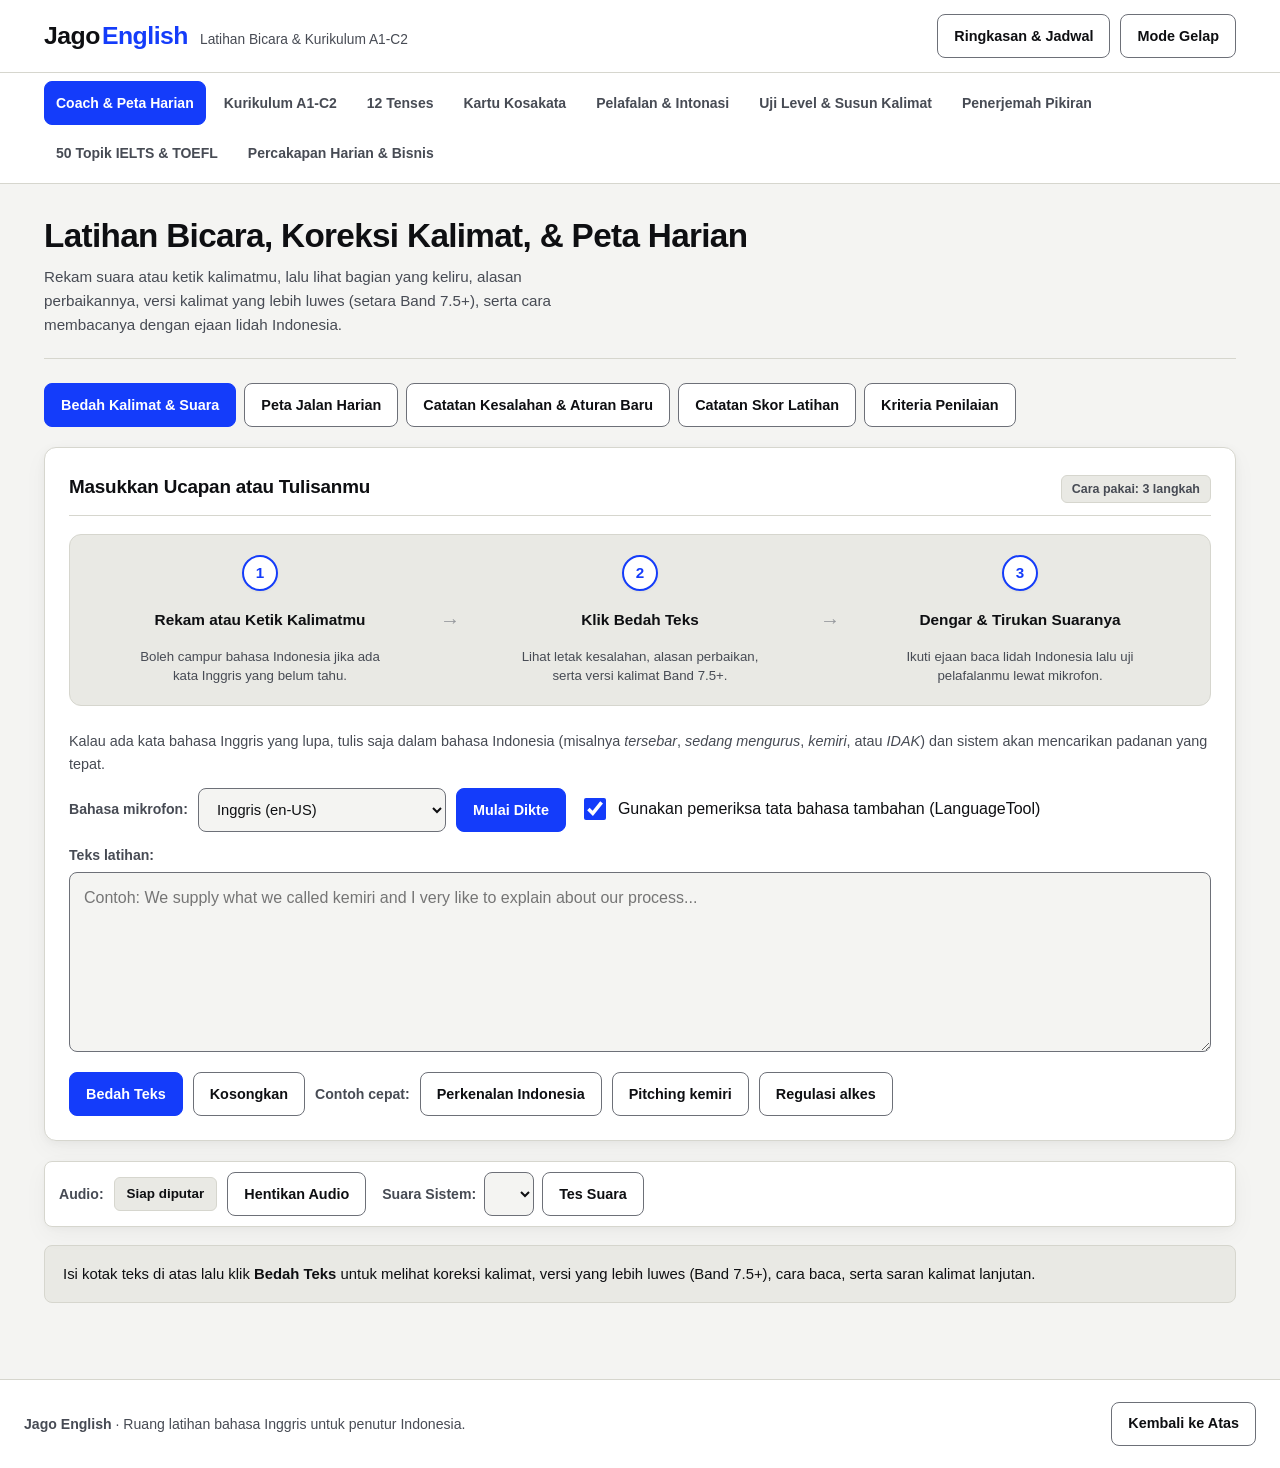
==== index.html @ 679e57d1 "Release Jago English web and mobile studio with deep-dive Coach, custom Translator, Conversation tie" ====
<!DOCTYPE html>
<html lang="id" data-theme="light">
<head>
  <meta charset="UTF-8">
  <meta name="viewport" content="width=device-width, initial-scale=1.0">
  <title>Jago English · Latihan Bicara, Koreksi Kalimat, &amp; Peta Harian</title>
  <meta name="description" content="Ruang latihan bicara dan menulis bahasa Inggris untuk penutur Indonesia: koreksi kalimat, panduan cara baca, peta jalan harian, 12 tenses, dan latihan kosakata.">
  <meta name="font-spec" content="family=Lato">
  <link rel="icon" href="favicon.svg" type="image/svg+xml">
  <link rel="manifest" href="manifest.json">
  <meta name="theme-color" content="#143CFA">
  <link rel="canonical" href="https://sveroust.github.io/jago-english/">
  <meta property="og:title" content="Jago English · Latihan Bicara, Koreksi Kalimat, &amp; Peta Harian">
  <meta property="og:description" content="Ruang latihan bicara dan menulis bahasa Inggris untuk penutur Indonesia: koreksi kalimat, panduan cara baca, peta jalan harian, 12 tenses, dan latihan kosakata.">
  <meta property="og:image" content="https://sveroust.github.io/jago-english/og-cover.svg">
  <meta property="og:type" content="website">
  <meta name="twitter:card" content="summary_large_image">
  <link rel="preload" href="fonts/lato-400-normal.woff2" as="font" type="font/woff2" crossorigin>
  <link rel="preload" href="fonts/lato-700-normal.woff2" as="font" type="font/woff2" crossorigin>
  <link rel="preload" href="fonts/lato-900-normal.woff2" as="font" type="font/woff2" crossorigin>
  <link rel="stylesheet" href="styles.css">
</head>
<body>
  <a href="#main-workbench" class="skip-link">Loncat ke area latihan</a>

  <header class="masthead" role="banner">
    <div class="masthead-inner">
      <div class="brand-block">
        <a href="#main-workbench" class="brand-mark" id="brand-home-link">Jago<span>English</span></a>
        <span class="brand-edition">Latihan Bicara &amp; Kurikulum A1-C2</span>
      </div>
      <div class="masthead-controls">
        <button type="button" class="btn" id="open-protocol-modal-btn" aria-haspopup="dialog" aria-controls="protocol-modal">
          Ringkasan &amp; Jadwal
        </button>
        <button type="button" class="btn" id="theme-toggle-btn" aria-label="Ganti tema tampilan terang atau gelap">
          Mode Gelap
        </button>
      </div>
    </div>
  </header>

  <nav class="primary-nav" aria-label="Menu Utama">
    <ul class="nav-list" role="tablist">
      <li role="presentation">
        <button type="button" role="tab" class="nav-tab" id="tab-btn-coach" aria-selected="true" aria-controls="panel-coach" data-tab="coach">
          <span>Coach &amp; Peta Harian</span>
        </button>
      </li>
      <li role="presentation">
        <button type="button" role="tab" class="nav-tab" id="tab-btn-curriculum" aria-selected="false" aria-controls="panel-curriculum" data-tab="curriculum">
          <span>Kurikulum A1-C2</span>
        </button>
      </li>
      <li role="presentation">
        <button type="button" role="tab" class="nav-tab" id="tab-btn-tenses" aria-selected="false" aria-controls="panel-tenses" data-tab="tenses">
          <span>12 Tenses</span>
        </button>
      </li>
      <li role="presentation">
        <button type="button" role="tab" class="nav-tab" id="tab-btn-srs" aria-selected="false" aria-controls="panel-srs" data-tab="srs">
          <span>Kartu Kosakata</span>
        </button>
      </li>
      <li role="presentation">
        <button type="button" role="tab" class="nav-tab" id="tab-btn-speaking" aria-selected="false" aria-controls="panel-speaking" data-tab="speaking">
          <span>Pelafalan &amp; Intonasi</span>
        </button>
      </li>
      <li role="presentation">
        <button type="button" role="tab" class="nav-tab" id="tab-btn-diagnostic" aria-selected="false" aria-controls="panel-diagnostic" data-tab="diagnostic">
          <span>Uji Level &amp; Susun Kalimat</span>
        </button>
      </li>
      <li role="presentation">
        <button type="button" role="tab" class="nav-tab" id="tab-btn-translate" aria-selected="false" aria-controls="panel-translate" data-tab="translate">
          <span>Penerjemah Pikiran</span>
        </button>
      </li>
      <li role="presentation">
        <button type="button" role="tab" class="nav-tab" id="tab-btn-topics" aria-selected="false" aria-controls="panel-topics" data-tab="topics">
          <span>50 Topik IELTS &amp; TOEFL</span>
        </button>
      </li>
      <li role="presentation">
        <button type="button" role="tab" class="nav-tab" id="tab-btn-conversation" aria-selected="false" aria-controls="panel-conversation" data-tab="conversation">
          <span>Percakapan Harian &amp; Bisnis</span>
        </button>
      </li>
    </ul>
  </nav>

  <main id="main-workbench" class="workbench-main" tabindex="-1">
    <!-- MODULE: COACH & PETA HARIAN -->
    <section id="panel-coach" class="module-panel is-active" role="tabpanel" aria-labelledby="tab-btn-coach">
      <div class="section-header-clean">
        <h1 class="section-title">Latihan Bicara, Koreksi Kalimat, &amp; Peta Harian</h1>
        <p class="section-subtitle">
          Rekam suara atau ketik kalimatmu, lalu lihat bagian yang keliru, alasan perbaikannya, versi kalimat yang lebih luwes (setara Band 7.5+), serta cara membacanya dengan ejaan lidah Indonesia.
        </p>
      </div>
      <div id="coach-root"></div>
    </section>

    <!-- MODULE: KURIKULUM A1-C2 -->
    <section id="panel-curriculum" class="module-panel" role="tabpanel" aria-labelledby="tab-btn-curriculum">
      <div class="section-header-clean">
        <h2 class="section-title">Kurikulum Bahasa Inggris A1 sampai C2</h2>
        <p class="section-subtitle">
          Membedah perbedaan cara menyusun kalimat antara bahasa Indonesia dan bahasa Inggris. Pilih level di bawah untuk mempelajari pola kalimat, contoh percakapan, dan latihan singkat per unit.
        </p>
      </div>

      <div class="cefr-selector-bar" id="cefr-level-buttons" role="group" aria-label="Pilih Level Kurikulum CEFR"></div>

      <div id="curriculum-content-area" aria-live="polite"></div>
    </section>

    <!-- MODULE: MATRIKS 12 TENSES -->
    <section id="panel-tenses" class="module-panel" role="tabpanel" aria-labelledby="tab-btn-tenses">
      <div class="section-header-clean">
        <h2 class="section-title">Simulator 12 Tenses</h2>
        <p class="section-subtitle">
          Dua belas tenses bahasa Inggris berasal dari gabungan 3 waktu (Present, Past, Future) dan 4 sudut pandang kejadian (Simple, Continuous, Perfect, Perfect Continuous). Pilih contoh kalimat dan klik sel tabel untuk melihat perubahannya.
        </p>
      </div>

      <div class="tense-controls-bar" role="region" aria-label="Pengaturan Simulasi Kalimat Tenses">
        <div class="control-group">
          <label for="tense-prop-select" class="control-label">Contoh kalimat:</label>
          <select id="tense-prop-select" class="select-input"></select>
        </div>
        <div class="control-group" role="group" aria-label="Pilih Bentuk Kalimat">
          <span class="control-label">Bentuk:</span>
          <button type="button" class="btn polarity-btn" data-polarity="positive" aria-pressed="true">Positif</button>
          <button type="button" class="btn polarity-btn" data-polarity="negative" aria-pressed="false">Negatif</button>
          <button type="button" class="btn polarity-btn" data-polarity="question" aria-pressed="false">Tanya</button>
        </div>
        <div class="control-group" role="group" aria-label="Pilih Subjek Tunggal atau Jamak">
          <span class="control-label">Subjek:</span>
          <button type="button" class="btn subject-num-btn" data-subj="singular" aria-pressed="true">Tunggal (She/He)</button>
          <button type="button" class="btn subject-num-btn" data-subj="plural" aria-pressed="false">Jamak (We/They/I)</button>
        </div>
      </div>

      <div class="tense-workbench-layout">
        <div class="tense-matrix-table-wrap">
          <table class="tense-matrix-grid" aria-label="Matriks 12 Tenses Bahasa Inggris">
            <thead>
              <tr>
                <th scope="col">Aspek / Waktu</th>
                <th scope="col">Present (Sekarang)</th>
                <th scope="col">Past (Lampau)</th>
                <th scope="col">Future (Akan Datang)</th>
              </tr>
            </thead>
            <tbody id="tense-matrix-tbody"></tbody>
          </table>
        </div>

        <div class="panel-card" id="tense-inspector-panel" aria-live="polite"></div>
      </div>
    </section>

    <!-- MODULE: KARTU KOSAKATA -->
    <section id="panel-srs" class="module-panel" role="tabpanel" aria-labelledby="tab-btn-srs">
      <div class="section-header-clean">
        <h2 class="section-title">Kartu Kosakata &amp; Frasa Penting</h2>
        <p class="section-subtitle">
          Latih kosakata kerja, bisnis, dan akademik dari level A1 hingga C2. Tekan <code>Spasi</code> untuk membuka arti, lalu pilih tombol <code>1</code> sampai <code>4</code> sesuai seberapa lancar kamu mengingatnya.
        </p>
      </div>

      <div class="tense-controls-bar" role="region" aria-label="Filter Dek Kartu Kosakata">
        <div class="control-group">
          <label for="srs-level-filter" class="control-label">Level:</label>
          <select id="srs-level-filter" class="select-input">
            <option value="ALL">Semua Level (A1-C2)</option>
            <option value="A1">A1 · Dasar</option>
            <option value="A2">A2 · Pemula Lanjut</option>
            <option value="B1">B1 · Menengah</option>
            <option value="B2">B2 · Menengah Atas</option>
            <option value="C1">C1 · Mahir</option>
            <option value="C2">C2 · Fasih</option>
          </select>
        </div>
        <div class="control-group">
          <label for="srs-category-filter" class="control-label">Kategori:</label>
          <select id="srs-category-filter" class="select-input">
            <option value="ALL">Semua Kategori</option>
          </select>
        </div>
        <div class="control-group">
          <label for="srs-search-input" class="control-label">Cari kata:</label>
          <input type="search" id="srs-search-input" class="text-input" placeholder="Ketik kata (mis. mitigate)...">
        </div>
        <div class="control-group">
          <button type="button" class="btn" id="srs-reset-filter-btn">Tampilkan Semua</button>
        </div>
      </div>

      <div class="srs-layout">
        <div id="srs-stage-container" aria-live="polite"></div>

        <div>
          <div class="panel-card">
            <div class="panel-card-header">
              <h2 class="panel-card-title">Tambah Kosakata Sendiri</h2>
            </div>
            <form id="custom-card-form" novalidate>
              <div style="margin-bottom: 12px;">
                <label for="custom-term-input" class="control-label" style="display:block; margin-bottom:4px;">Kata atau frasa bahasa Inggris *</label>
                <input type="text" id="custom-term-input" class="text-input" style="width:100%;" placeholder="Contoh: economies of scale" required>
              </div>
              <div style="display:grid; grid-template-columns: 1fr 1fr; gap: 10px; margin-bottom: 12px;">
                <div>
                  <label for="custom-level-select" class="control-label" style="display:block; margin-bottom:4px;">Level CEFR</label>
                  <select id="custom-level-select" class="select-input" style="width:100%;">
                    <option value="A1">A1</option>
                    <option value="A2">A2</option>
                    <option value="B1">B1</option>
                    <option value="B2" selected>B2</option>
                    <option value="C1">C1</option>
                    <option value="C2">C2</option>
                  </select>
                </div>
                <div>
                  <label for="custom-ipa-input" class="control-label" style="display:block; margin-bottom:4px;">Cara baca / IPA (opsional)</label>
                  <input type="text" id="custom-ipa-input" class="text-input" style="width:100%;" placeholder="Contoh: /ɪˈkɒn.ə.miz/">
                </div>
              </div>
              <div style="margin-bottom: 12px;">
                <label for="custom-meaning-input" class="control-label" style="display:block; margin-bottom:4px;">Arti dalam bahasa Indonesia *</label>
                <input type="text" id="custom-meaning-input" class="text-input" style="width:100%;" placeholder="Contoh: Efisiensi biaya karena produksi skala besar" required>
              </div>
              <div style="margin-bottom: 14px;">
                <label for="custom-example-input" class="control-label" style="display:block; margin-bottom:4px;">Contoh kalimat *</label>
                <input type="text" id="custom-example-input" class="text-input" style="width:100%;" placeholder="Contoh: Larger factories achieve stronger economies of scale." required>
              </div>
              <div id="custom-card-feedback" aria-live="polite"></div>
              <button type="submit" class="btn btn-primary" style="width:100%;">Simpan Kartu</button>
            </form>
          </div>

          <div class="panel-card">
            <div class="panel-card-header">
              <h2 class="panel-card-title">Daftar Kartu (<span id="srs-list-count">0</span>)</h2>
            </div>
            <div id="srs-deck-mini-list" style="max-height: 280px; overflow-y: auto;"></div>
          </div>
        </div>
      </div>
    </section>

    <!-- MODULE: PELAFALAN & INTONASI -->
    <section id="panel-speaking" class="module-panel" role="tabpanel" aria-labelledby="tab-btn-speaking">
      <div class="section-header-clean">
        <h2 class="section-title">Latihan Pelafalan, Sambungan Kata, &amp; Tekanan Kalimat</h2>
        <p class="section-subtitle">
          Dengarkan contoh pengucapan kecepatan normal dan lambat, rekam suaramu lewat mikrofon, lalu pelajari bagaimana makna kalimat berubah saat tekanan suara dipindahkan ke kata yang berbeda.
        </p>
      </div>

      <div class="curriculum-grid">
        <div class="panel-card">
          <div class="panel-card-header">
            <h2 class="panel-card-title">Latihan Menirukan Suara (Shadowing)</h2>
          </div>

          <div style="margin-bottom: 16px;">
            <label for="shadowing-select" class="control-label" style="display:block; margin-bottom:6px;">Pilih kalimat latihan:</label>
            <select id="shadowing-select" class="select-input" style="width:100%;"></select>
          </div>

          <div id="shadowing-detail-box"></div>

          <div style="display:flex; flex-wrap:wrap; gap:10px; margin-top: 16px;">
            <button type="button" class="btn btn-primary" id="speak-native-normal-btn">Putar Normal (1.0x)</button>
            <button type="button" class="btn" id="speak-native-slow-btn">Putar Lambat (0.8x)</button>
            <button type="button" class="btn" id="start-mic-record-btn">Cek Suara via Mikrofon</button>
          </div>

          <div style="margin-top: 18px; padding-top: 16px; border-top: 1px solid var(--border-hairline);">
            <label for="manual-speech-input" class="control-label" style="display:block; margin-bottom:6px;">
              Hasil tangkapan mikrofon atau ketik kalimat yang kamu ucapkan:
            </label>
            <div style="display:flex; gap:10px; flex-wrap:wrap;">
              <input type="text" id="manual-speech-input" class="text-input" style="flex:1; min-width: 220px;" placeholder="Hasil mikrofon akan muncul di sini atau ketik manual...">
              <button type="button" class="btn btn-primary" id="evaluate-speech-btn">Periksa Kecocokan</button>
            </div>
            <div id="speech-evaluation-result" aria-live="polite" style="margin-top: 12px;"></div>
          </div>
        </div>

        <div class="panel-card">
          <div class="panel-card-header">
            <h2 class="panel-card-title">Satu Kalimat, Tujuh Makna Berbeda</h2>
          </div>
          <p style="font-size: 0.94rem; color: var(--text-secondary); margin-bottom: 12px;">
            Klik salah satu kata di bawah ini untuk memberi tekanan suara pada kata tersebut dan lihat bagaimana maksud kalimatnya bergeser:
          </p>

          <div class="prosody-word-bar" id="prosody-word-buttons" role="group" aria-label="Pilih Kata yang Diberi Tekanan Intonasi"></div>

          <div id="prosody-explanation-box" aria-live="polite"></div>
        </div>
      </div>

      <!-- Laboratorium Intonasi: 4 Pola Nada Suara Internasional -->
      <div class="panel-card" style="margin-top: 24px;">
        <div class="panel-card-header">
          <h2 class="panel-card-title">Laboratorium Intonasi: 4 Pola Nada Suara Internasional</h2>
          <span class="tag-mono">Pitch Contours &amp; Pragmatics</span>
        </div>
        <p class="fine-print" style="margin-bottom: 16px;">
          Penutur asli bahasa Inggris menggunakan pola naik-turun nada suara (intonation pitch contours) untuk membedakan kepastian, keraguan, pertanyaan ramah, dan kejutan. Dengarkan dan latih 4 kontur nada kunci ini:
        </p>
        <div id="intonation-contours-grid" class="intonation-grid" role="region" aria-label="Laboratorium Intonasi Suara"></div>
      </div>
    </section>

    <!-- MODULE: UJI LEVEL & SUSUN KALIMAT -->
    <section id="panel-diagnostic" class="module-panel" role="tabpanel" aria-labelledby="tab-btn-diagnostic">
      <div class="section-header-clean">
        <h2 class="section-title">Uji Level &amp; Latihan Menyusun Kalimat</h2>
        <p class="section-subtitle">
          Jawab 12 soal bertingkat untuk melihat perkiraan level CEFR kamu saat ini, lalu latih ketepatan urutan kata bahasa Inggris di kolom sebelah kanan.
        </p>
      </div>

      <div class="curriculum-grid">
        <div class="panel-card">
          <div class="panel-card-header">
            <h2 class="panel-card-title">Uji Level (12 Soal)</h2>
            <span class="tag-mono" id="quiz-progress-badge">Soal 1 dari 12</span>
          </div>
          <div id="diagnostic-quiz-container" aria-live="polite"></div>
        </div>

        <div class="panel-card">
          <div class="panel-card-header">
            <h2 class="panel-card-title">Latihan Menyusun Urutan Kata</h2>
            <span class="tag-mono" id="surgery-level-badge">Level A1</span>
          </div>
          <div style="margin-bottom: 14px;">
            <label for="surgery-challenge-select" class="control-label" style="display:block; margin-bottom:6px;">Pilih kalimat:</label>
            <select id="surgery-challenge-select" class="select-input" style="width:100%;"></select>
          </div>
          <div id="sentence-surgery-container" aria-live="polite"></div>
        </div>
      </div>
    </section>

    <!-- MODULE: PENERJEMAH PIKIRAN (INDONESIAN THOUGHT TO NATIVE) -->
    <section id="panel-translate" class="module-panel" role="tabpanel" aria-labelledby="tab-btn-translate">
      <div class="section-header-clean">
        <h2 class="section-title">Penerjemah Pikiran: Indonesia ke Native English</h2>
        <p class="section-subtitle">
          Ubah kebiasaan menerjemahkan kata-per-kata yang kaku menjadi ungkapan alami setara penutur asli. Bandingkan 5 tingkatan keluwesan (A2 sampai C2), gaya bahasa formal vs santai, dan bedah nuansa kosakata.
        </p>
      </div>
      <div id="translate-root"></div>
    </section>

    <!-- MODULE: 50 TOPIK IELTS & TOEFL STUDIO -->
    <section id="panel-topics" class="module-panel" role="tabpanel" aria-labelledby="tab-btn-topics">
      <div class="section-header-clean">
        <h2 class="section-title">50 Topik Lengkap IELTS Speaking &amp; TOEFL iBT</h2>
        <p class="section-subtitle">
          Materi latihan komprehensif berstandar internasional: Islam &amp; Syariah, Finansial, Investasi, Geopolitik Global, AI, Ekspor-Impor, Regulasi, Hadis &amp; Ulama, Inflasi, Lingkungan, Sejarah, Perang, dan Ketahanan Mental.
        </p>
      </div>
      <div id="topics-root"></div>
    </section>

    <!-- MODULE: PERCAKAPAN SEHARI-HARI & BISNIS -->
    <section id="panel-conversation" class="module-panel" role="tabpanel" aria-labelledby="tab-btn-conversation">
      <div class="section-header-clean">
        <h2 class="section-title">Percakapan Sehari-hari &amp; Bisnis (Mudah, Menengah, Advance)</h2>
        <p class="section-subtitle">
          Latihan dialog nyata untuk menanyakan kabar harian, membandingkan kehidupan di sini vs di negara mitra, mengecek kesiapan dokumen regulasi, menyiapkan agenda bisnis serta kunjungan Jakarta, dan studio balasan email maupun WhatsApp.
        </p>
      </div>
      <div id="conversation-root"></div>
    </section>
  </main>

  <!-- MODAL: RINGKASAN PROGRES & JADWAL HARIAN -->
  <div class="modal-backdrop" id="protocol-modal" role="dialog" aria-modal="true" aria-labelledby="protocol-modal-title">
    <div class="modal-card">
      <div class="panel-card-header">
        <h2 class="panel-card-title" id="protocol-modal-title">Ringkasan Progres &amp; Rutinitas 30 Menit</h2>
        <button type="button" class="btn" id="close-protocol-modal-btn" aria-label="Tutup jendela ringkasan">Tutup</button>
      </div>
      <div style="font-size: 0.94rem; display: flex; flex-direction: column; gap: 14px;">
        <div class="ledger-modal-grid" aria-label="Ringkasan Aktivitas Belajar">
          <div class="ledger-item">
            <span class="ledger-label">Perkiraan Level CEFR</span>
            <span class="ledger-value" id="ledger-cefr-badge">Belum diuji</span>
          </div>
          <div class="ledger-item">
            <span class="ledger-label">Kartu Kosakata</span>
            <span class="ledger-value" id="ledger-srs-count">Belum ada kartu diulas</span>
          </div>
          <div class="ledger-item">
            <span class="ledger-label">Uji Level</span>
            <span class="ledger-value" id="ledger-quiz-score">Belum dikerjakan</span>
          </div>
          <div class="ledger-item">
            <span class="ledger-label">Susun Kalimat</span>
            <span class="ledger-value" id="ledger-surgery-count">Belum dimulai</span>
          </div>
        </div>

        <p style="color:var(--text-secondary);">
          Saran pembagian waktu latihan 30 menit sehari:
        </p>
        <div class="formula-item" style="margin-bottom:0;">
          <strong>1. Menit 1 sampai 10: Rekam atau ketik di Coach</strong>
          <p style="margin-top:4px; color:var(--text-secondary);">
            Ceritakan kegiatan atau pekerjaan hari ini selama 1 sampai 2 menit, periksa koreksinya, dan baca keras versi kalimat Band 7.5+.
          </p>
        </div>
        <div class="formula-item" style="margin-bottom:0;">
          <strong>2. Menit 10 sampai 20: Peta Jalan Harian &amp; Kartu Kosakata</strong>
          <p style="margin-top:4px; color:var(--text-secondary);">
            Selesaikan target hari ini di Peta Jalan Harian dan ulas 5 sampai 10 kartu kosakata.
          </p>
        </div>
        <div class="formula-item" style="margin-bottom:0;">
          <strong>3. Menit 20 sampai 30: Latihan Tenses atau Pelafalan</strong>
          <p style="margin-top:4px; color:var(--text-secondary);">
            Ubah satu kalimat ke bentuk positif, negatif, dan tanya di 12 Tenses, atau tirukan intonasi kalimat di tab Pelafalan.
          </p>
        </div>
        <div style="display:flex; justify-content:space-between; align-items:center; gap:12px; padding-top:12px; border-top:1px solid var(--border-hairline); flex-wrap:wrap;">
          <button type="button" class="btn" id="reset-all-progress-btn">Hapus Catatan Belajar</button>
          <button type="button" class="btn btn-primary" id="confirm-protocol-modal-btn">Lanjut Belajar</button>
        </div>
      </div>
    </div>
  </div>

  <footer class="site-footer" role="contentinfo">
    <div class="footer-inner">
      <div>
        <strong>Jago English</strong> · Ruang latihan bahasa Inggris untuk penutur Indonesia.
      </div>
      <div style="display:flex; gap:12px; flex-wrap:wrap;">
        <a href="#main-workbench" class="btn" id="footer-top-btn">Kembali ke Atas</a>
      </div>
    </div>
  </footer>

  <script src="curriculum-data.js"></script>
  <script src="vocab-bank-1.js"></script>
  <script src="vocab-bank-2.js"></script>
  <script src="translate-data.js"></script>
  <script src="topics-data-1.js"></script>
  <script src="topics-data-2.js"></script>
  <script src="conversation-data.js"></script>
  <script src="speech-engine.js"></script>
  <script src="app.js"></script>
  <script src="coach-data.js"></script>
  <script src="coach-core.js"></script>
  <script src="coach.js"></script>
  <script src="translate.js"></script>
  <script src="topics.js"></script>
  <script src="conversation.js"></script>
  <script>
    if ("serviceWorker" in navigator && window.location.protocol === "https:") {
      window.addEventListener("load", function () {
        navigator.serviceWorker.register("./sw.js").catch(function () {});
      });
    }
  </script>
</body>
</html>
---- styles.css ----
:root {
  --bg-canvas: #F4F4F2;
  --bg-surface: #FFFFFF;
  --bg-card: #FFFFFF;
  --bg-muted: #E9E9E4;
  --bg-subtle: #E9E9E4;
  --bg-elevated: #ECECE8;
  --text-primary: #0E0F12;
  --text-secondary: #474B54;
  --text-tertiary: #5E636E;
  --accent-primary: #143CFA;
  --accent-hover: #0E2EC4;
  --accent-on-primary: #FFFFFF;
  --accent-subtle: #EBF0FF;
  --status-success: #136B3F;
  --status-success-bg: #E8F6EE;
  --status-warning: #854A0A;
  --status-warning-bg: #FEF4E4;
  --status-error: #A62222;
  --status-error-bg: #FDEEEE;
  --border-hairline: #D6D6CE;
  --border-strong: #6D7078;
  --shadow-sm: 0 1px 3px rgba(14, 15, 18, 0.06);
  --shadow-elevated: 0 2px 8px rgba(14, 15, 18, 0.04), 0 8px 24px rgba(14, 15, 18, 0.04);
  --font-serif: "Lato", -apple-system, BlinkMacSystemFont, "Segoe UI", Roboto, sans-serif;
  --font-sans: "Lato", -apple-system, BlinkMacSystemFont, "Segoe UI", Roboto, sans-serif;
  --font-mono: "Lato", -apple-system, BlinkMacSystemFont, "Segoe UI", Roboto, sans-serif;
  --ease-out: cubic-bezier(0.165, 0.84, 0.44, 1);
  --transition-fast: 150ms cubic-bezier(0.165, 0.84, 0.44, 1);
  --radius-sm: 6px;
  --radius-md: 8px;
  --radius-lg: 12px;
}

[data-theme="dark"] {
  --bg-canvas: #0B0D10;
  --bg-surface: #13161C;
  --bg-card: #13161C;
  --bg-muted: #1B1F27;
  --bg-subtle: #1B1F27;
  --bg-elevated: #171B22;
  --text-primary: #F2F4F8;
  --text-secondary: #A0A8B8;
  --text-tertiary: #8B93A4;
  --accent-primary: #5B8CFF;
  --accent-hover: #7EA5FF;
  --accent-on-primary: #0B0D10;
  --accent-subtle: #14203B;
  --status-success: #4ADE80;
  --status-success-bg: #14291E;
  --status-warning: #FBBF24;
  --status-warning-bg: #2C2211;
  --status-error: #F87171;
  --status-error-bg: #2F1717;
  --border-hairline: #2A303C;
  --border-strong: #828D9F;
  --shadow-sm: 0 1px 4px rgba(0, 0, 0, 0.25);
  --shadow-elevated: 0 8px 24px rgba(0, 0, 0, 0.34);
}

*,
*::before,
*::after {
  box-sizing: border-box;
  margin: 0;
  padding: 0;
}

html {
  font-size: 100%;
  scroll-behavior: smooth;
  -webkit-text-size-adjust: 100%;
}

body {
  background-color: var(--bg-canvas);
  color: var(--text-primary);
  font-family: var(--font-sans);
  line-height: 1.62;
  min-height: 100dvh;
  display: flex;
  flex-direction: column;
  overflow-x: clip;
  -webkit-font-smoothing: antialiased;
  transition: background-color 0.2s cubic-bezier(0.16, 1, 0.3, 1), color 0.2s cubic-bezier(0.16, 1, 0.3, 1);
}

code,
pre,
.formula-syntax,
.stat-num,
.band-value,
.sent-num,
.ledger-value,
.data-table td {
  font-family: var(--font-sans);
  font-variant-numeric: tabular-nums;
}

/* High-contrast keyboard focus indicator (R-32) */
:focus-visible {
  outline: 3px solid var(--accent-primary);
  outline-offset: 2px;
}

.skip-link {
  position: absolute;
  top: -100px;
  left: 16px;
  z-index: 9999;
  background: var(--accent-primary);
  color: var(--accent-on-primary);
  padding: 12px 20px;
  font-weight: 700;
  border-radius: var(--radius-md);
  text-decoration: none;
}

.skip-link:focus {
  top: 12px;
}

/* Top Masthead */
.masthead {
  background-color: var(--bg-surface);
  border-bottom: 1px solid var(--border-hairline);
  position: sticky;
  top: 0;
  z-index: 100;
}

.masthead-inner {
  max-width: 1240px;
  margin: 0 auto;
  padding: 14px 24px;
  display: flex;
  align-items: center;
  justify-content: space-between;
  gap: 16px;
  flex-wrap: wrap;
}

.brand-block {
  display: flex;
  align-items: baseline;
  gap: 12px;
  flex-wrap: wrap;
}

.brand-mark {
  font-family: var(--font-sans);
  font-size: clamp(1.3rem, 2vw, 1.55rem);
  font-weight: 900;
  letter-spacing: -0.02em;
  color: var(--text-primary);
  text-decoration: none;
}

.brand-mark span {
  color: var(--accent-primary);
  margin-left: 2px;
}

.brand-edition {
  font-family: var(--font-sans);
  font-size: 0.86rem;
  font-weight: 400;
  color: var(--text-secondary);
}

.masthead-controls {
  display: flex;
  align-items: center;
  gap: 10px;
  flex-wrap: wrap;
}

/* Progress Grid inside Modal */
.ledger-modal-grid {
  display: grid;
  grid-template-columns: repeat(2, minmax(0, 1fr));
  gap: 12px;
  padding: 14px;
  background-color: var(--bg-muted);
  border: 1px solid var(--border-hairline);
  border-radius: var(--radius-md);
}

.ledger-item {
  display: flex;
  flex-direction: column;
  gap: 2px;
  min-width: 0;
}

.ledger-label {
  font-size: 0.78rem;
  font-weight: 600;
  color: var(--text-secondary);
}

.ledger-value {
  font-family: var(--font-sans);
  font-size: 0.94rem;
  font-weight: 700;
  color: var(--text-primary);
}

/* Primary Module Navigation */
.primary-nav {
  background-color: var(--bg-surface);
  border-bottom: 1px solid var(--border-hairline);
}

.nav-list {
  max-width: 1240px;
  margin: 0 auto;
  padding: 8px 24px;
  display: flex;
  gap: 6px;
  list-style: none;
  flex-wrap: wrap;
}

.nav-tab {
  min-height: 44px;
  padding: 8px 11px;
  font-family: var(--font-sans);
  font-size: 0.875rem;
  font-weight: 700;
  white-space: nowrap;
  color: var(--text-secondary);
  background-color: transparent;
  border: 1px solid transparent;
  border-radius: var(--radius-md);
  cursor: pointer;
  display: inline-flex;
  align-items: center;
  gap: 8px;
  transition: transform var(--transition-fast), background-color var(--transition-fast), border-color var(--transition-fast), color var(--transition-fast);
}

.nav-tab:hover {
  background-color: var(--bg-muted);
  border-color: var(--border-hairline);
  color: var(--text-primary);
  transform: translateY(-1px);
}

.nav-tab[aria-selected="true"] {
  background-color: var(--accent-primary);
  color: var(--accent-on-primary);
  border-color: var(--accent-primary);
}

/* Main Workbench Container */
.workbench-main {
  max-width: 1240px;
  width: 100%;
  margin: 0 auto;
  padding: 32px 24px 64px;
  flex: 1;
}

.module-panel {
  display: none;
}

.module-panel.is-active {
  display: block;
}

/* Clean Editorial Header */
.section-header-clean,
.section-header-split {
  padding-bottom: 20px;
  margin-bottom: 24px;
  border-bottom: 1px solid var(--border-hairline);
}

.section-title {
  font-family: var(--font-sans);
  font-size: clamp(1.55rem, 2.6vw, 2.15rem);
  font-weight: 900;
  line-height: 1.22;
  letter-spacing: -0.02em;
  color: var(--text-primary);
  margin-bottom: 8px;
}

.section-subtitle {
  font-size: clamp(0.95rem, 1.15vw, 1.04rem);
  color: var(--text-secondary);
  max-width: 68ch;
  line-height: 1.6;
}

/* Buttons & Controls (Minimum 44x44px tap target per R-03) */
.btn {
  min-height: 44px;
  min-width: 44px;
  padding: 9px 16px;
  font-family: var(--font-sans);
  font-size: 0.9rem;
  font-weight: 700;
  border-radius: var(--radius-md);
  border: 1px solid var(--border-strong);
  background-color: var(--bg-surface);
  color: var(--text-primary);
  cursor: pointer;
  display: inline-flex;
  align-items: center;
  justify-content: center;
  gap: 8px;
  text-decoration: none;
  transition: transform 150ms var(--ease-out), background-color 150ms ease, border-color 150ms ease, color 150ms ease;
}

.btn:hover {
  background-color: var(--bg-muted);
  border-color: var(--border-strong);
  transform: translateY(-1px);
  box-shadow: var(--shadow-sm);
}

.btn:active,
.quiz-option-btn:active {
  transform: scale(0.98);
}

.btn-primary {
  background-color: var(--accent-primary);
  color: var(--accent-on-primary);
  border-color: var(--accent-primary);
}

.btn-primary:hover {
  background-color: var(--accent-hover);
  border-color: var(--accent-hover);
  transform: translateY(-1px);
  box-shadow: var(--shadow-sm);
}

.btn-success {
  background-color: var(--status-success-bg);
  color: var(--status-success);
  border-color: var(--status-success);
}

.btn.is-recording {
  background-color: var(--status-error-bg);
  color: var(--status-error);
  border-color: var(--status-error);
}

/* CEFR Level Selector Strip */
.cefr-selector-bar {
  display: grid;
  grid-template-columns: repeat(6, minmax(0, 1fr));
  gap: 10px;
  margin-bottom: 24px;
}

.cefr-pill-btn {
  min-height: 58px;
  padding: 10px 14px;
  background-color: var(--bg-surface);
  border: 1px solid var(--border-hairline);
  border-radius: var(--radius-md);
  cursor: pointer;
  text-align: left;
  display: flex;
  flex-direction: column;
  justify-content: center;
  gap: 2px;
  font-family: var(--font-sans);
  color: var(--text-primary);
  transition: background-color 0.15s ease, border-color 0.15s ease;
}

.cefr-pill-btn:hover {
  background-color: var(--bg-muted);
  border-color: var(--border-strong);
}

.cefr-pill-btn[aria-pressed="true"] {
  background-color: var(--accent-primary);
  color: var(--accent-on-primary);
  border-color: var(--accent-primary);
}

.cefr-pill-code {
  font-family: var(--font-sans);
  font-size: 1rem;
  font-weight: 900;
}

.cefr-pill-label {
  font-size: 0.78rem;
  opacity: 0.9;
  white-space: nowrap;
  overflow: hidden;
  text-overflow: ellipsis;
}

/* Asymmetric Split Layout */
.curriculum-grid {
  display: grid;
  grid-template-columns: 1.15fr 0.85fr;
  gap: 24px;
  align-items: start;
}

.panel-card {
  background-color: var(--bg-surface);
  border: 1px solid var(--border-hairline);
  border-radius: var(--radius-lg);
  padding: 24px;
  margin-bottom: 20px;
  box-shadow: var(--shadow-elevated);
}

.panel-card-header {
  display: flex;
  justify-content: space-between;
  align-items: baseline;
  gap: 12px;
  padding-bottom: 12px;
  margin-bottom: 16px;
  border-bottom: 1px solid var(--border-hairline);
  flex-wrap: wrap;
}

.panel-card-title {
  font-family: var(--font-sans);
  font-size: 1.18rem;
  font-weight: 800;
  letter-spacing: -0.01em;
  color: var(--text-primary);
}

.tag-mono {
  font-family: var(--font-sans);
  font-size: 0.78rem;
  font-weight: 700;
  padding: 3px 10px;
  border-radius: var(--radius-sm);
  background-color: var(--bg-muted);
  color: var(--text-secondary);
  border: 1px solid var(--border-hairline);
}

/* Contrastive Insight Box */
.contrastive-box {
  background-color: var(--bg-muted);
  border: 1px solid var(--border-hairline);
  border-radius: var(--radius-md);
  padding: 18px;
  margin-bottom: 20px;
}

.contrast-pair {
  display: grid;
  grid-template-columns: 1fr 1fr;
  gap: 12px;
  margin: 12px 0;
}

.contrast-wrong {
  background-color: var(--status-error-bg);
  color: var(--status-error);
  border: 1px solid var(--status-error);
  padding: 12px;
  border-radius: var(--radius-sm);
  font-family: var(--font-sans);
  font-size: 0.88rem;
}

.contrast-right {
  background-color: var(--status-success-bg);
  color: var(--status-success);
  border: 1px solid var(--status-success);
  padding: 12px;
  border-radius: var(--radius-sm);
  font-family: var(--font-sans);
  font-size: 0.88rem;
}

/* Formula & Unit Stack */
.formula-item {
  border: 1px solid var(--border-hairline);
  border-radius: var(--radius-md);
  padding: 16px;
  margin-bottom: 12px;
  background-color: var(--bg-canvas);
}

.formula-syntax {
  font-family: var(--font-sans);
  font-size: 0.9rem;
  font-weight: 700;
  color: var(--accent-primary);
  background-color: var(--bg-muted);
  padding: 8px 12px;
  border-radius: var(--radius-sm);
  margin: 8px 0;
  display: block;
  overflow-x: auto;
}

.unit-accordion {
  border: 1px solid var(--border-hairline);
  border-radius: var(--radius-md);
  margin-bottom: 12px;
  background-color: var(--bg-surface);
}

.unit-header-btn {
  width: 100%;
  min-height: 52px;
  padding: 14px 18px;
  background: none;
  border: none;
  color: var(--text-primary);
  font-family: var(--font-sans);
  font-size: 0.98rem;
  font-weight: 700;
  text-align: left;
  cursor: pointer;
  display: flex;
  justify-content: space-between;
  align-items: center;
  gap: 12px;
}

.unit-header-btn:hover {
  background-color: var(--bg-muted);
}

.unit-body {
  padding: 18px;
  border-top: 1px solid var(--border-hairline);
}

.drill-box {
  background-color: var(--bg-muted);
  border: 1px solid var(--border-hairline);
  border-radius: var(--radius-md);
  padding: 14px;
  margin-top: 12px;
}

.drill-answer {
  margin-top: 10px;
  padding-top: 10px;
  border-top: 1px dashed var(--border-strong);
  font-family: var(--font-sans);
  font-size: 0.92rem;
  color: var(--status-success);
}

/* 12-Tense Matrix Simulator */
.tense-controls-bar {
  display: flex;
  flex-wrap: wrap;
  gap: 16px;
  align-items: center;
  justify-content: space-between;
  background-color: var(--bg-surface);
  border: 1px solid var(--border-hairline);
  border-radius: var(--radius-lg);
  padding: 16px 20px;
  margin-bottom: 24px;
  box-shadow: var(--shadow-elevated);
}

.control-group {
  display: flex;
  align-items: center;
  gap: 10px;
  flex-wrap: wrap;
}

.control-label {
  font-size: 0.88rem;
  font-weight: 700;
  color: var(--text-secondary);
}

.select-input,
.text-input {
  min-height: 44px;
  padding: 8px 14px;
  font-family: var(--font-sans);
  font-size: 0.92rem;
  color: var(--text-primary);
  background-color: var(--bg-canvas);
  border: 1px solid var(--border-strong);
  border-radius: var(--radius-md);
}

.tense-workbench-layout {
  display: grid;
  grid-template-columns: 1.25fr 0.75fr;
  gap: 24px;
  align-items: start;
}

.tense-matrix-table-wrap {
  overflow-x: auto;
  border: 1px solid var(--border-hairline);
  border-radius: var(--radius-lg);
  background-color: var(--bg-surface);
  box-shadow: var(--shadow-elevated);
}

.tense-matrix-grid {
  width: 100%;
  border-collapse: collapse;
  min-width: 580px;
}

.tense-matrix-grid th,
.tense-matrix-grid td {
  border: 1px solid var(--border-hairline);
  padding: 10px;
  vertical-align: top;
}

.tense-matrix-grid th {
  background-color: var(--bg-muted);
  font-family: var(--font-sans);
  font-size: 0.84rem;
  font-weight: 700;
  text-align: left;
  color: var(--text-primary);
}

.tense-cell-btn {
  width: 100%;
  min-height: 84px;
  padding: 10px;
  text-align: left;
  font-family: var(--font-sans);
  background-color: var(--bg-canvas);
  border: 1px solid var(--border-hairline);
  border-radius: var(--radius-md);
  cursor: pointer;
  display: flex;
  flex-direction: column;
  justify-content: space-between;
  gap: 6px;
  color: var(--text-primary);
  transition: background-color 0.15s ease, border-color 0.15s ease;
}

.tense-cell-btn:hover {
  background-color: var(--bg-muted);
  border-color: var(--border-strong);
}

.tense-cell-btn[aria-pressed="true"] {
  background-color: var(--accent-primary);
  color: var(--accent-on-primary);
  border-color: var(--accent-primary);
}

.tense-cell-name {
  font-family: var(--font-sans);
  font-size: 0.78rem;
  font-weight: 700;
  opacity: 0.88;
}

.tense-cell-sample {
  font-size: 0.88rem;
  font-weight: 600;
  line-height: 1.38;
}

/* Active Recall SRS Flashcards */
.srs-layout {
  display: grid;
  grid-template-columns: 1.15fr 0.85fr;
  gap: 24px;
  align-items: start;
}

.flashcard-stage {
  background-color: var(--bg-surface);
  border: 1px solid var(--border-strong);
  border-radius: var(--radius-lg);
  padding: 28px;
  min-height: 360px;
  display: flex;
  flex-direction: column;
  justify-content: space-between;
  box-shadow: var(--shadow-elevated);
}

.flashcard-term {
  font-family: var(--font-sans);
  font-size: clamp(1.8rem, 3vw, 2.45rem);
  font-weight: 900;
  letter-spacing: -0.02em;
  color: var(--text-primary);
  margin: 12px 0 4px;
}

.flashcard-ipa {
  font-family: var(--font-sans);
  font-size: 0.98rem;
  color: var(--accent-primary);
  font-weight: 600;
}

.flashcard-answer-area {
  margin-top: 20px;
  padding-top: 20px;
  border-top: 1px solid var(--border-hairline);
}

.srs-rating-grid {
  display: grid;
  grid-template-columns: repeat(4, minmax(0, 1fr));
  gap: 10px;
  margin-top: 16px;
}

/* Speaking & Prosodic Lab */
.prosody-word-bar {
  display: flex;
  flex-wrap: wrap;
  gap: 10px;
  margin: 16px 0;
}

.prosody-word-btn {
  min-height: 48px;
  padding: 10px 18px;
  font-family: var(--font-sans);
  font-size: 1.12rem;
  font-weight: 700;
  background-color: var(--bg-canvas);
  color: var(--text-primary);
  border: 1px solid var(--border-strong);
  border-radius: var(--radius-md);
  cursor: pointer;
}

.prosody-word-btn[aria-pressed="true"] {
  background-color: var(--accent-primary);
  color: var(--accent-on-primary);
  border-color: var(--accent-primary);
}

/* Laboratorium Intonasi: 4 Pola Nada Suara */
.intonation-grid {
  display: grid;
  grid-template-columns: repeat(2, minmax(0, 1fr));
  gap: 16px;
  margin-top: 14px;
}

@media (max-width: 768px) {
  .intonation-grid {
    grid-template-columns: 1fr;
  }
}

.intonation-card {
  padding: 18px 20px;
  background-color: var(--bg-card);
  border: 1px solid var(--border-hairline);
  border-radius: var(--radius-lg);
  display: flex;
  flex-direction: column;
  gap: 12px;
  transition: border-color var(--transition-fast), box-shadow var(--transition-fast);
}

.intonation-card:hover {
  border-color: var(--border-strong);
  box-shadow: var(--shadow-sm);
}

.intonation-header {
  display: flex;
  align-items: center;
  gap: 14px;
}

.intonation-symbol {
  width: 44px;
  height: 44px;
  border-radius: var(--radius-md);
  background-color: var(--accent-subtle);
  color: var(--accent-primary);
  border: 1.5px solid var(--accent-primary);
  font-size: 1.4rem;
  font-weight: 900;
  display: flex;
  align-items: center;
  justify-content: center;
  flex-shrink: 0;
  line-height: 1;
}

.intonation-title {
  font-size: 1.05rem;
  font-weight: 800;
  color: var(--text-primary);
  line-height: 1.3;
  margin: 0;
}

.intonation-tag {
  font-size: 0.78rem;
  font-weight: 700;
  text-transform: uppercase;
  letter-spacing: 0.04em;
  color: var(--text-tertiary);
  margin-top: 2px;
}

.intonation-usage {
  font-size: 0.88rem;
  color: var(--text-secondary);
  line-height: 1.5;
  margin: 0;
}

.intonation-example-box {
  padding: 12px 14px;
  background-color: var(--bg-subtle);
  border-left: 3px solid var(--accent-primary);
  border-radius: var(--radius-sm);
}

.intonation-example-en {
  font-size: 0.98rem;
  font-weight: 700;
  color: var(--text-primary);
  line-height: 1.45;
  margin-bottom: 4px;
}

.intonation-example-id {
  font-size: 0.84rem;
  color: var(--text-secondary);
  line-height: 1.4;
}

.intonation-note {
  font-size: 0.82rem;
  color: var(--text-secondary);
  line-height: 1.45;
  padding: 8px 12px;
  background-color: var(--bg-canvas);
  border: 1px dashed var(--border-hairline);
  border-radius: var(--radius-sm);
}

.intonation-actions {
  margin-top: auto;
  padding-top: 6px;
}

/* Quiz & Sentence Surgery */
.quiz-option-list {
  display: flex;
  flex-direction: column;
  gap: 10px;
  margin: 16px 0;
}

.quiz-option-btn {
  width: 100%;
  min-height: 50px;
  padding: 12px 16px;
  text-align: left;
  font-family: var(--font-sans);
  font-size: 0.95rem;
  font-weight: 600;
  background-color: var(--bg-canvas);
  color: var(--text-primary);
  border: 1px solid var(--border-hairline);
  border-radius: var(--radius-md);
  cursor: pointer;
  display: flex;
  align-items: center;
  gap: 12px;
}

.quiz-option-btn:hover:not(:disabled) {
  background-color: var(--bg-muted);
  border-color: var(--border-strong);
}

.quiz-option-btn.is-correct {
  background-color: var(--status-success-bg);
  color: var(--status-success);
  border: 1.5px solid var(--status-success);
}

.quiz-option-btn.is-wrong {
  background-color: var(--status-error-bg);
  color: var(--status-error);
  border: 1.5px solid var(--status-error);
}

.token-bank {
  display: flex;
  flex-wrap: wrap;
  gap: 8px;
  padding: 14px;
  min-height: 64px;
  background-color: var(--bg-muted);
  border: 1px solid var(--border-hairline);
  border-radius: var(--radius-md);
  margin: 10px 0;
}

.token-chip {
  min-height: 44px;
  padding: 8px 14px;
  font-family: var(--font-sans);
  font-size: 0.92rem;
  font-weight: 700;
  background-color: var(--bg-surface);
  color: var(--text-primary);
  border: 1px solid var(--border-strong);
  border-radius: var(--radius-md);
  cursor: pointer;
}

.token-chip:hover {
  background-color: var(--accent-subtle);
  border-color: var(--accent-primary);
}

/* UI State Banners */
.state-banner {
  padding: 16px 18px;
  border-radius: var(--radius-md);
  border: 1px solid var(--border-hairline);
  background-color: var(--bg-muted);
  margin: 12px 0;
  font-size: 0.93rem;
}

.state-banner.is-error {
  background-color: var(--status-error-bg);
  color: var(--status-error);
  border-color: var(--status-error);
}

.state-banner.is-success {
  background-color: var(--status-success-bg);
  color: var(--status-success);
  border-color: var(--status-success);
}

/* Modal Dialog */
.modal-backdrop {
  position: fixed;
  inset: 0;
  background-color: rgba(18, 20, 24, 0.65);
  display: none;
  align-items: center;
  justify-content: center;
  padding: 20px;
  z-index: 1000;
}

.modal-backdrop.is-open {
  display: flex;
}

.modal-card {
  background-color: var(--bg-surface);
  color: var(--text-primary);
  border: 1px solid var(--border-strong);
  border-radius: var(--radius-lg);
  max-width: 600px;
  width: 100%;
  max-height: 90dvh;
  overflow-y: auto;
  padding: 24px;
  box-shadow: var(--shadow-elevated);
}

/* Footer */
.site-footer {
  background-color: var(--bg-surface);
  border-top: 1px solid var(--border-hairline);
  padding: 22px 24px;
  margin-top: auto;
}

.footer-inner {
  max-width: 1240px;
  margin: 0 auto;
  display: flex;
  justify-content: space-between;
  align-items: center;
  gap: 16px;
  flex-wrap: wrap;
  font-size: 0.88rem;
  color: var(--text-secondary);
}

/* Tablet Reflow State (641px to 1024px) */
@media (max-width: 1024px) {
  .section-header-split,
  .curriculum-grid,
  .tense-workbench-layout,
  .srs-layout {
    grid-template-columns: 1fr;
  }

  .cefr-selector-bar {
    grid-template-columns: repeat(3, minmax(0, 1fr));
  }
}

/* Phone Reflow State (<= 640px) */
@media (max-width: 640px) {
  body {
    padding-bottom: 76px;
  }

  .masthead-inner,
  .workbench-main {
    padding-left: 16px;
    padding-right: 16px;
  }

  .workbench-main {
    padding-top: 20px;
    padding-bottom: 32px;
  }

  .cefr-selector-bar,
  .ledger-modal-grid {
    grid-template-columns: repeat(2, minmax(0, 1fr));
  }

  .contrast-pair,
  .srs-rating-grid {
    grid-template-columns: 1fr;
  }

  .panel-card,
  .flashcard-stage {
    padding: 18px;
  }

  .primary-nav {
    position: fixed;
    bottom: 0;
    left: 0;
    right: 0;
    z-index: 200;
    border-top: 1px solid var(--border-strong);
    border-bottom: none;
    overflow: hidden;
    padding-bottom: env(safe-area-inset-bottom, 0px);
  }

  .nav-list {
    padding: 6px 10px;
    display: flex;
    flex-wrap: nowrap;
    overflow-x: auto;
    -webkit-overflow-scrolling: touch;
    gap: 6px;
  }

  .nav-tab {
    flex: 0 0 auto;
    white-space: nowrap;
    min-height: 44px;
    padding: 8px 12px;
    font-size: 0.78rem;
    flex-direction: row;
    justify-content: center;
    text-align: center;
    gap: 6px;
  }
}

/* ---------- Coach & Road Map Module ---------- */
.coach-subnav {
  display: flex;
  flex-wrap: wrap;
  gap: 8px;
  margin-bottom: 20px;
}

.quick-guide-strip {
  display: grid;
  grid-template-columns: 1fr auto 1fr auto 1fr;
  align-items: center;
  gap: 14px;
  margin: 18px auto 24px;
  padding: 20px 24px;
  background-color: var(--bg-subtle);
  border: 1px solid var(--border-hairline);
  border-radius: var(--radius-lg);
  box-sizing: border-box;
  width: 100%;
}

.quick-guide-step {
  display: flex;
  flex-direction: column;
  align-items: center;
  justify-content: flex-start;
  text-align: center;
  box-sizing: border-box;
  width: 100%;
}

.quick-guide-divider {
  display: flex;
  align-items: center;
  justify-content: center;
  font-size: 1.25rem;
  font-weight: 900;
  color: var(--text-tertiary);
  user-select: none;
  opacity: 0.6;
}

.quick-guide-num {
  width: 36px;
  height: 36px;
  flex-shrink: 0;
  border-radius: 999px;
  background-color: var(--bg-card);
  color: var(--accent-primary);
  border: 2px solid var(--accent-primary);
  font-family: var(--font-sans);
  font-size: 0.95rem;
  font-weight: 900;
  display: flex;
  align-items: center;
  justify-content: center;
  font-variant-numeric: tabular-nums;
  line-height: 1;
  margin: 0 auto 10px;
  box-shadow: 0 1px 3px rgba(0, 0, 0, 0.05);
}

.quick-guide-step strong,
.quick-guide-title {
  display: flex;
  align-items: center;
  justify-content: center;
  text-align: center;
  width: 100%;
  font-size: 0.96rem;
  font-weight: 800;
  color: var(--text-primary);
  line-height: 1.35;
  margin: 0 auto 6px;
  min-height: 2.6em;
}

.quick-guide-desc {
  display: block;
  width: 100%;
  max-width: 260px;
  text-align: center;
  font-size: 0.83rem;
  line-height: 1.45;
  color: var(--text-secondary);
  margin: 0 auto;
}

@media (max-width: 860px) {
  .quick-guide-strip {
    grid-template-columns: 1fr;
    gap: 18px;
    padding: 18px 16px;
  }
  .quick-guide-divider {
    transform: rotate(90deg);
    margin: -6px 0;
  }
}

.coach-textarea {
  width: 100%;
  min-height: 136px;
  padding: 12px 14px;
  font-family: var(--font-sans);
  font-size: 1rem;
  line-height: 1.6;
  color: var(--text-primary);
  background-color: var(--bg-canvas);
  border: 1px solid var(--border-strong);
  border-radius: var(--radius-md);
  resize: vertical;
}

.coach-audio-bar {
  position: sticky;
  top: 8px;
  z-index: 40;
  display: flex;
  flex-wrap: wrap;
  align-items: center;
  gap: 10px;
  padding: 10px 14px;
  margin-bottom: 18px;
  background-color: var(--bg-surface);
  border: 1px solid var(--border-hairline);
  border-radius: var(--radius-md);
  box-shadow: var(--shadow-elevated);
}

.status-chip {
  font-size: 0.84rem;
  font-weight: 700;
  padding: 5px 12px;
  border-radius: var(--radius-sm);
  background-color: var(--bg-muted);
  color: var(--text-primary);
  border: 1px solid var(--border-hairline);
}

.status-chip.is-playing {
  background-color: var(--accent-subtle);
  border-color: var(--accent-primary);
  color: var(--text-primary);
}

.fine-print {
  font-size: 0.9rem;
  color: var(--text-secondary);
  margin: 6px 0;
  line-height: 1.58;
}

.sub-heading {
  font-family: var(--font-sans);
  font-size: 1.04rem;
  font-weight: 800;
  margin: 18px 0 8px;
}

.stat-grid {
  display: grid;
  grid-template-columns: repeat(auto-fit, minmax(120px, 1fr));
  gap: 10px;
}

.stat {
  display: flex;
  flex-direction: column;
  padding: 12px 14px;
  background-color: var(--bg-muted);
  border: 1px solid var(--border-hairline);
  border-radius: var(--radius-md);
}

.stat-num {
  font-family: var(--font-sans);
  font-size: 1.45rem;
  font-weight: 900;
  color: var(--text-primary);
  font-variant-numeric: tabular-nums;
}

.stat-label {
  font-size: 0.8rem;
  color: var(--text-secondary);
}

.band-row {
  display: grid;
  grid-template-columns: minmax(150px, 1.2fr) minmax(100px, 2fr) 48px;
  gap: 4px 12px;
  align-items: center;
  margin: 8px 0;
}

.band-label {
  font-size: 0.9rem;
  font-weight: 700;
}

.band-track {
  height: 9px;
  background-color: var(--bg-muted);
  border: 1px solid var(--border-hairline);
  border-radius: 999px;
  overflow: hidden;
}

.band-fill {
  height: 100%;
  background-color: var(--accent-primary);
  border-radius: 999px;
}

.band-value {
  font-family: var(--font-sans);
  font-weight: 800;
  text-align: right;
  font-variant-numeric: tabular-nums;
}

.band-note {
  grid-column: 1 / -1;
  font-size: 0.82rem;
  color: var(--text-secondary);
}

mark.fix {
  background-color: var(--accent-subtle);
  color: var(--text-primary);
  border-bottom: 2px solid var(--accent-primary);
  padding: 0 3px;
  border-radius: 3px;
}

.corrected-text,
.coach-paragraph {
  font-size: 1.06rem;
  line-height: 1.85;
  margin-bottom: 12px;
}

.finding-head {
  display: flex;
  flex-wrap: wrap;
  gap: 6px;
  margin-bottom: 6px;
}

.finding-fix {
  font-size: 0.98rem;
  margin: 4px 0;
}

.fix-from {
  text-decoration: line-through;
  text-decoration-thickness: 1.5px;
  color: var(--status-error);
  font-weight: 700;
}

.bridge-sentence {
  font-family: var(--font-sans);
  font-size: 1.06rem;
  font-weight: 700;
  margin: 6px 0;
}

.vocab-grid-coach {
  display: grid;
  grid-template-columns: repeat(auto-fill, minmax(260px, 1fr));
  gap: 12px;
}

.coach-word {
  font: inherit;
  color: inherit;
  background: none;
  border: none;
  border-bottom: 1px dashed var(--border-strong);
  padding: 2px 3px;
  min-height: 32px;
  cursor: pointer;
}

.coach-word:hover {
  background-color: var(--accent-subtle);
}

.coach-word.is-active {
  background-color: var(--accent-primary);
  color: var(--accent-on-primary);
  border-bottom-color: var(--accent-primary);
}

.sentence-row-coach {
  padding: 14px 0;
  border-bottom: 1px solid var(--border-hairline);
}

.sentence-row-coach:last-child {
  border-bottom: none;
}

.sent-line {
  font-size: 1.04rem;
  font-weight: 700;
  margin-bottom: 6px;
}

.sent-num {
  font-family: var(--font-sans);
  color: var(--accent-primary);
  font-weight: 900;
}

.chip-row {
  display: flex;
  flex-wrap: wrap;
  gap: 6px;
  margin: 8px 0;
}

.diff-chip {
  font-family: var(--font-sans);
  font-size: 0.84rem;
  font-weight: 700;
  padding: 6px 10px;
  min-height: 32px;
  border-radius: var(--radius-sm);
  border: 1px solid var(--border-hairline);
  background-color: var(--bg-surface);
  color: var(--text-primary);
}

button.diff-chip {
  cursor: pointer;
  min-height: 44px;
}

.diff-chip.is-ok {
  background-color: var(--status-success-bg);
  color: var(--status-success);
  border-color: var(--status-success);
}

.diff-chip.is-miss {
  background-color: var(--status-error-bg);
  color: var(--status-error);
  border-color: var(--status-error);
}

.table-wrap {
  overflow-x: auto;
  border: 1px solid var(--border-hairline);
  border-radius: var(--radius-md);
  margin: 10px 0;
}

.data-table {
  width: 100%;
  border-collapse: collapse;
  min-width: 520px;
  font-size: 0.9rem;
}

.data-table th,
.data-table td {
  border-bottom: 1px solid var(--border-hairline);
  padding: 10px 12px;
  text-align: left;
  vertical-align: top;
}

.data-table thead th {
  background-color: var(--bg-muted);
  font-family: var(--font-sans);
  font-size: 0.82rem;
  font-weight: 700;
  color: var(--text-secondary);
}

.plan-week {
  background-color: var(--bg-surface);
  border: 1px solid var(--border-hairline);
  border-radius: var(--radius-md);
  margin-bottom: 10px;
}

.plan-week summary {
  cursor: pointer;
  padding: 14px 18px;
  min-height: 52px;
  display: flex;
  flex-wrap: wrap;
  align-items: center;
  gap: 10px;
}

.plan-body {
  padding: 4px 18px 18px;
  border-top: 1px solid var(--border-hairline);
}

.check-list {
  list-style: none;
  margin: 10px 0;
}

.check-row {
  display: flex;
  align-items: flex-start;
  gap: 12px;
  min-height: 44px;
  padding: 8px 0;
  cursor: pointer;
}

.check-row input {
  width: 22px;
  height: 22px;
  margin-top: 2px;
  flex-shrink: 0;
  accent-color: var(--accent-primary);
}

.form-grid {
  display: grid;
  grid-template-columns: repeat(auto-fit, minmax(160px, 1fr));
  gap: 12px;
}

.form-grid .select-input,
.form-grid .text-input {
  width: 100%;
  margin-top: 4px;
}

@media (max-width: 640px) {
  .band-row {
    grid-template-columns: 1fr 48px;
  }

  .band-track {
    grid-column: 1 / -1;
    grid-row: 2;
  }

  .coach-audio-bar {
    position: static;
  }
}

/* ---------- Winding Road Map (Day-by-Day & Custom Milestones) ---------- */

.roadmap-hero-banner {
  background-color: var(--bg-surface);
  border: 1px solid var(--border-hairline);
  border-radius: var(--radius-lg);
  padding: 24px;
  margin-bottom: 20px;
  box-shadow: var(--shadow-elevated);
}

.roadmap-header-row {
  display: flex;
  align-items: baseline;
  justify-content: space-between;
  gap: 12px;
  flex-wrap: wrap;
  margin-bottom: 6px;
}

.roadmap-title-heading {
  font-family: var(--font-sans);
  font-size: 1.35rem;
  font-weight: 900;
  letter-spacing: -0.02em;
  color: var(--text-primary);
}

.roadmap-progress-text {
  font-size: 0.9rem;
  font-weight: 700;
  color: var(--accent-primary);
  font-variant-numeric: tabular-nums;
}

.roadmap-highway {
  position: relative;
  display: flex;
  flex-direction: column;
  gap: 0;
  padding: 12px 0 24px;
}

.road-stop {
  position: relative;
  display: grid;
  grid-template-columns: 1fr 104px 1fr;
  align-items: stretch;
  min-height: 150px;
}

/* Central winding asphalt road spine */
.road-spine-cell {
  position: relative;
  display: flex;
  flex-direction: column;
  align-items: center;
  justify-content: flex-start;
  padding-top: 16px;
}

.road-spine-cell::before {
  content: "";
  position: absolute;
  top: 0;
  bottom: 0;
  left: 50%;
  transform: translateX(-50%);
  width: 34px;
  background-color: #272A30;
  border-left: 2px solid #D4CFC4;
  border-right: 2px solid #D4CFC4;
  z-index: 1;
}

.road-spine-cell::after {
  content: "";
  position: absolute;
  top: 0;
  bottom: 0;
  left: 50%;
  transform: translateX(-50%);
  width: 3px;
  background-image: repeating-linear-gradient(
    to bottom,
    #F59E0B 0px,
    #F59E0B 12px,
    transparent 12px,
    transparent 24px
  );
  z-index: 2;
}

/* Horizontal road connector arm */
.road-stop.is-left .road-card-col.left-col::after,
.road-stop.is-right .road-card-col.right-col::before {
  content: "";
  position: absolute;
  top: 34px;
  height: 22px;
  width: 26px;
  background-color: #272A30;
  border-top: 2px solid #D4CFC4;
  border-bottom: 2px solid #D4CFC4;
  background-image: repeating-linear-gradient(
    to right,
    #F59E0B 0px,
    #F59E0B 7px,
    transparent 7px,
    transparent 13px
  );
  background-size: 100% 2px;
  background-repeat: no-repeat;
  background-position: center;
}

.road-stop.is-left .road-card-col.left-col::after {
  right: -10px;
}

.road-stop.is-right .road-card-col.right-col::before {
  left: -10px;
}

.road-card-col {
  position: relative;
  padding: 10px 14px;
  display: flex;
  flex-direction: column;
  justify-content: center;
}

/* Milestone Pin Badge on the Road */
.road-milestone-badge {
  position: relative;
  z-index: 3;
  background-color: var(--bg-surface);
  color: var(--text-primary);
  border: 2px solid var(--text-primary);
  border-radius: 999px;
  padding: 6px 14px;
  font-family: var(--font-sans);
  font-weight: 900;
  font-size: 0.84rem;
  text-align: center;
  white-space: nowrap;
  box-shadow: 0 2px 6px rgba(0, 0, 0, 0.12);
}

.road-stop.is-done .road-milestone-badge {
  background-color: var(--status-success-bg);
  color: var(--status-success);
  border-color: var(--status-success);
}

.road-stop.is-current .road-milestone-badge {
  background-color: var(--accent-primary);
  color: var(--accent-on-primary);
  border-color: var(--accent-primary);
}

.road-card {
  background-color: var(--bg-surface);
  border: 1px solid var(--border-hairline);
  border-radius: var(--radius-lg);
  padding: 18px 20px;
  box-shadow: var(--shadow-elevated);
}

.road-stop.is-current .road-card {
  border: 1.5px solid var(--accent-primary);
}

.road-stop.is-done .road-card {
  border-color: var(--status-success);
}

.road-card-head {
  display: flex;
  align-items: baseline;
  justify-content: space-between;
  gap: 8px;
  flex-wrap: wrap;
  margin-bottom: 6px;
}

.road-card-title {
  font-family: var(--font-sans);
  font-size: 1.08rem;
  font-weight: 800;
  letter-spacing: -0.01em;
}

.road-focus-note {
  font-size: 0.82rem;
  color: var(--text-secondary);
  margin-bottom: 6px;
}

.road-state-pill {
  font-size: 0.76rem;
  font-weight: 700;
  padding: 2px 9px;
  border-radius: 999px;
}

.road-state-pill.is-active {
  background-color: var(--accent-subtle);
  color: var(--accent-primary);
}

.road-state-pill.is-done {
  background-color: var(--status-success-bg);
  color: var(--status-success);
}

.road-bullet-list {
  list-style: none;
  margin: 6px 0 12px;
  padding: 0;
}

.road-bullet-list li {
  border-bottom: 1px solid var(--border-hairline);
}

.road-bullet-list li:last-child {
  border-bottom: none;
}

.road-finish-wrap {
  display: flex;
  flex-direction: column;
  align-items: center;
  margin-top: 8px;
}

.road-finish-badge {
  background-color: var(--status-success-bg);
  color: var(--status-success);
  border: 1.5px solid var(--status-success);
  border-radius: var(--radius-md);
  padding: 10px 24px;
  font-family: var(--font-sans);
  font-weight: 900;
  font-size: 0.98rem;
  letter-spacing: 0.02em;
}

@media (max-width: 820px) {
  .road-stop {
    grid-template-columns: 74px 1fr;
  }

  .road-card-col.empty-col {
    display: none;
  }

  .road-spine-cell {
    grid-column: 1;
    grid-row: 1;
  }

  .road-card-col.left-col,
  .road-card-col.right-col {
    grid-column: 2;
    grid-row: 1;
    padding: 8px 0 8px 12px;
  }

  .road-stop.is-left .road-card-col.left-col::after,
  .road-stop.is-right .road-card-col.right-col::before {
    display: none;
  }
}

/* ==========================================================
   MODULE: PENERJEMAH PIKIRAN (INDONESIAN THOUGHT TO NATIVE)
   ========================================================== */

.translate-intent-strip {
  display: flex;
  flex-wrap: wrap;
  gap: 8px;
  margin-bottom: 16px;
}

.ladder-container {
  display: flex;
  flex-direction: column;
  gap: 12px;
  margin: 16px 0;
}

.ladder-step {
  padding: 16px 18px;
  border-radius: var(--radius-md);
  border: 1px solid var(--border-hairline);
  background-color: var(--bg-card);
  transition: border-color var(--transition-fast), transform var(--transition-fast), box-shadow var(--transition-fast);
}

.ladder-step:hover {
  border-color: var(--border-strong);
  box-shadow: var(--shadow-sm);
}

.ladder-step.ladder-a2 {
  border-left: 4px solid var(--border-strong);
}

.ladder-step.ladder-b1 {
  border-left: 4px solid #2563eb;
}

.ladder-step.ladder-b2 {
  border-left: 4px solid #059669;
}

.ladder-step.ladder-c1 {
  border-left: 4px solid #d97706;
}

.ladder-step.ladder-c2 {
  border-left: 4px solid #7c3aed;
}

.ladder-step-header {
  display: flex;
  align-items: center;
  justify-content: space-between;
  gap: 8px;
  margin-bottom: 8px;
}

.ladder-badge {
  display: inline-flex;
  align-items: center;
  padding: 2px 8px;
  border-radius: 999px;
  font-size: 0.76rem;
  font-weight: 800;
  text-transform: uppercase;
  letter-spacing: 0.04em;
}

.ladder-badge.level-a2 {
  background-color: var(--bg-subtle);
  color: var(--text-secondary);
  border: 1px solid var(--border-hairline);
}

.ladder-badge.level-b1 {
  background-color: rgba(59, 130, 246, 0.12);
  color: #1d4ed8;
  border: 1px solid rgba(59, 130, 246, 0.28);
}

.ladder-badge.level-b2 {
  background-color: rgba(16, 185, 129, 0.12);
  color: #047857;
  border: 1px solid rgba(16, 185, 129, 0.28);
}

.ladder-badge.level-c1 {
  background-color: rgba(245, 158, 11, 0.12);
  color: #b45309;
  border: 1px solid rgba(245, 158, 11, 0.28);
}

.ladder-badge.level-c2 {
  background-color: rgba(139, 92, 246, 0.12);
  color: #6d28d9;
  border: 1px solid rgba(139, 92, 246, 0.28);
}

.ladder-en {
  font-size: 1.02rem;
  font-weight: 700;
  color: var(--text-primary);
  line-height: 1.5;
  margin-bottom: 6px;
}

.ladder-note {
  font-size: 0.84rem;
  color: var(--text-secondary);
  line-height: 1.45;
}

.ladder-actions {
  display: flex;
  gap: 8px;
  margin-top: 8px;
}

.register-grid {
  display: grid;
  grid-template-columns: repeat(2, minmax(0, 1fr));
  gap: 14px;
  margin: 16px 0;
}

@media (max-width: 768px) {
  .register-grid {
    grid-template-columns: 1fr;
  }
}

.register-box {
  padding: 16px 18px;
  border-radius: var(--radius-lg);
  background-color: var(--bg-card);
  border: 1px solid var(--border-hairline);
  display: flex;
  flex-direction: column;
  transition: border-color var(--transition-fast), box-shadow var(--transition-fast);
}

.register-box:hover {
  border-color: var(--border-strong);
  box-shadow: var(--shadow-sm);
}

.register-box-formal {
  border-left: 4px solid #1e40af;
}

.register-box-casual {
  border-left: 4px solid #059669;
}

.register-badge {
  font-size: 0.76rem;
  font-weight: 800;
  text-transform: uppercase;
  letter-spacing: 0.04em;
  padding: 3px 8px;
  border-radius: var(--radius-sm);
  display: inline-block;
}

.register-badge-formal {
  color: #1e40af;
  background-color: rgba(30, 64, 175, 0.09);
  border: 1px solid rgba(30, 64, 175, 0.22);
}

.register-badge-casual {
  color: #065f46;
  background-color: rgba(5, 150, 105, 0.09);
  border: 1px solid rgba(5, 150, 105, 0.22);
}

.register-box-title {
  display: flex;
  align-items: center;
  justify-content: space-between;
  gap: 8px;
  margin-bottom: 10px;
}

.register-box-text {
  font-size: 0.96rem;
  color: var(--text-primary);
  line-height: 1.55;
}

.nuance-strip {
  display: flex;
  flex-direction: column;
  gap: 12px;
  margin: 16px 0;
}

.nuance-card {
  padding: 14px 16px;
  border-radius: var(--radius-md);
  background-color: var(--bg-card);
  border: 1px solid var(--border-hairline);
}

.nuance-term {
  font-weight: 800;
  font-size: 1rem;
  color: var(--accent-primary);
  margin-bottom: 8px;
}

.nuance-option {
  padding: 8px 12px;
  margin-top: 6px;
  border-radius: var(--radius-sm);
  background-color: var(--bg-subtle);
  border-left: 3px solid var(--accent-primary);
}

/* ==========================================================
   MODULE: 50 TOPIK IELTS SPEAKING & TOEFL iBT STUDIO
   ========================================================== */

.topics-stage-layout {
  display: grid;
  grid-template-columns: 320px 1fr;
  gap: 20px;
  align-items: start;
  margin-top: 16px;
}

.topics-sidebar {
  max-height: 820px;
  overflow-y: auto;
  border: 1px solid var(--border-hairline);
  border-radius: var(--radius-lg);
  background-color: var(--bg-canvas);
  padding: 8px;
}

@media (max-width: 960px) {
  .topics-stage-layout {
    grid-template-columns: 1fr;
  }
  .topics-sidebar {
    max-height: 225px;
  }
}

.topic-list-item {
  width: 100%;
  text-align: left;
  padding: 10px 12px;
  border-radius: var(--radius-md);
  border: 1px solid transparent;
  background-color: transparent;
  cursor: pointer;
  margin-bottom: 4px;
  transition: background-color var(--transition-fast), border-color var(--transition-fast);
}

.topic-list-item:hover {
  background-color: var(--bg-card);
  border-color: var(--border-hairline);
}

.topic-list-item.is-active {
  background-color: var(--bg-card);
  border-color: var(--accent-primary);
  box-shadow: 0 1px 3px rgba(0, 0, 0, 0.05);
}

.topic-list-meta {
  display: flex;
  align-items: center;
  justify-content: space-between;
  font-size: 0.74rem;
  color: var(--text-tertiary);
  margin-bottom: 2px;
}

.topic-list-title {
  font-size: 0.88rem;
  font-weight: 800;
  color: var(--text-primary);
  line-height: 1.35;
}

.topic-list-sub {
  font-size: 0.78rem;
  color: var(--text-secondary);
  margin-top: 2px;
}

.topic-detail-area {
  display: flex;
  flex-direction: column;
  gap: 16px;
}

.topic-banner-card {
  padding: 20px;
  border-radius: var(--radius-lg);
  background-color: var(--bg-card);
  border: 1px solid var(--border-hairline);
}

.topic-banner-header {
  display: flex;
  align-items: center;
  justify-content: space-between;
  gap: 12px;
  margin-bottom: 8px;
  flex-wrap: wrap;
}

.topic-banner-title {
  font-size: 1.4rem;
  font-weight: 900;
  color: var(--text-primary);
  line-height: 1.3;
}

.topic-banner-sub {
  font-size: 1.02rem;
  color: var(--text-secondary);
  margin-top: 4px;
}

.topic-hook-box {
  margin-top: 14px;
  padding: 12px 16px;
  border-radius: var(--radius-md);
  background-color: var(--bg-subtle);
  border-left: 3px solid var(--accent-primary);
  font-size: 0.95rem;
  font-style: italic;
  color: var(--text-primary);
}

.model-answer-box {
  padding: 20px;
  border-radius: var(--radius-lg);
  background-color: var(--bg-card);
  border: 1px solid var(--border-hairline);
}

.model-answer-text {
  font-size: 1.04rem;
  line-height: 1.7;
  color: var(--text-primary);
  margin: 14px 0;
}

.topic-vocab-grid {
  display: grid;
  grid-template-columns: repeat(2, minmax(0, 1fr));
  gap: 12px;
  margin-top: 12px;
}

@media (max-width: 640px) {
  .topic-vocab-grid {
    grid-template-columns: 1fr;
  }
}

.topic-vocab-card {
  padding: 12px 14px;
  border-radius: var(--radius-md);
  background-color: var(--bg-subtle);
  border: 1px solid var(--border-hairline);
}

.topic-colloc-grid {
  display: flex;
  flex-wrap: wrap;
  gap: 8px;
  margin-top: 12px;
}

.topic-colloc-pill {
  display: inline-flex;
  flex-direction: column;
  padding: 8px 12px;
  border-radius: var(--radius-md);
  background-color: var(--bg-subtle);
  border: 1px solid var(--border-hairline);
  font-size: 0.88rem;
}

.topic-colloc-pill strong {
  color: var(--text-primary);
  font-weight: 700;
}

.topic-colloc-pill span {
  color: var(--text-secondary);
  font-size: 0.78rem;
}

.ielts-part-box {
  padding: 14px 16px;
  border-radius: var(--radius-md);
  background-color: var(--bg-subtle);
  border: 1px solid var(--border-hairline);
  margin-top: 10px;
}

.ielts-cue-card {
  padding: 18px 20px;
  background-color: var(--bg-card);
  border: 2px solid var(--accent-primary);
  border-radius: var(--radius-lg);
  margin: 14px 0;
  box-shadow: var(--shadow-sm);
}

.ielts-cue-header {
  display: flex;
  justify-content: space-between;
  align-items: center;
  font-size: 0.85rem;
  font-weight: 800;
  text-transform: uppercase;
  letter-spacing: 0.04em;
  color: var(--accent-primary);
  margin-bottom: 8px;
}

.ielts-cue-prompt {
  font-size: 1.08rem;
  font-weight: 800;
  color: var(--text-primary);
  line-height: 1.4;
  margin-bottom: 8px;
}

.toefl-prof-box {
  padding: 14px 16px;
  background-color: var(--bg-subtle);
  border-left: 3px solid var(--accent-primary);
  border-radius: var(--radius-md);
}

.toefl-student-a {
  border-left: 4px solid #2563eb;
}

.toefl-student-b {
  border-left: 4px solid #059669;
}

.trap-card {
  padding: 18px 20px;
  border-radius: var(--radius-lg);
  background-color: var(--bg-card);
  border: 1px solid var(--border-hairline);
  margin-top: 14px;
}

.trap-grid {
  display: grid;
  grid-template-columns: repeat(2, minmax(0, 1fr));
  gap: 12px;
  margin-top: 8px;
}

@media (max-width: 640px) {
  .trap-grid {
    grid-template-columns: 1fr;
  }
}

.trap-wrong {
  padding: 12px 14px;
  background-color: rgba(239, 68, 68, 0.08);
  border-left: 3px solid #ef4444;
  border-radius: var(--radius-sm);
  color: var(--text-primary);
}

.trap-right {
  padding: 12px 14px;
  background-color: rgba(16, 185, 129, 0.08);
  border-left: 3px solid #10b981;
  border-radius: var(--radius-sm);
  color: var(--text-primary);
}

.voice-select-wrap {
  display: inline-flex;
  align-items: center;
  gap: 8px;
  flex-wrap: wrap;
}

/* ==========================================================
   MODULE: PERCAKAPAN SEHARI-HARI & BISNIS (3 TINGKATAN)
   ========================================================== */

.conv-mode-bar,
.conv-tier-bar,
.conv-audio-deck {
  display: flex;
  flex-wrap: wrap;
  gap: 8px;
  align-items: center;
}

.conv-tier-bar {
  margin-top: 16px;
  padding-top: 14px;
  border-top: 1px solid var(--border-hairline);
}

.conv-audio-deck {
  margin-bottom: 16px;
  padding: 12px 14px;
  background-color: var(--bg-muted);
  border: 1px solid var(--border-hairline);
  border-radius: var(--radius-md);
}

.conv-lines-stack {
  display: flex;
  flex-direction: column;
  gap: 12px;
}

.conv-line-card {
  padding: 16px 18px;
  background-color: var(--bg-surface);
  border: 1px solid var(--border-hairline);
  border-left: 4px solid var(--border-strong);
  border-radius: var(--radius-md);
  transition: border-color 150ms var(--ease-out), background-color 150ms var(--ease-out);
}

.conv-line-card.is-user {
  border-left-color: var(--accent-primary);
  background-color: var(--bg-surface);
}

.conv-line-card.is-partner {
  border-left-color: var(--border-strong);
  background-color: var(--bg-elevated);
}

.conv-line-card.is-speaking {
  border-color: var(--accent-primary);
  background-color: var(--accent-subtle);
}

.conv-line-head {
  display: flex;
  justify-content: space-between;
  align-items: center;
  gap: 10px;
  flex-wrap: wrap;
  margin-bottom: 10px;
}

.conv-speaker-badge {
  display: inline-flex;
  align-items: center;
  padding: 3px 10px;
  border-radius: var(--radius-sm);
  font-size: 0.78rem;
  font-weight: 800;
  text-transform: uppercase;
  letter-spacing: 0.04em;
}

.conv-speaker-badge.is-user {
  background-color: var(--accent-subtle);
  color: var(--accent-primary);
  border: 1px solid var(--accent-primary);
}

.conv-speaker-badge.is-partner {
  background-color: var(--bg-muted);
  color: var(--text-primary);
  border: 1px solid var(--border-hairline);
}

.conv-line-actions {
  display: flex;
  flex-wrap: wrap;
  gap: 6px;
}

.btn-compact {
  min-height: 44px;
  padding: 6px 12px;
  font-size: 0.82rem;
}

.conv-line-en {
  font-size: 1.05rem;
  font-weight: 700;
  color: var(--text-primary);
  line-height: 1.55;
  margin-bottom: 8px;
}

.conv-line-phonetic {
  padding: 8px 12px;
  background-color: var(--bg-muted);
  border-radius: var(--radius-sm);
  font-size: 0.86rem;
  line-height: 1.5;
  color: var(--text-primary);
  margin-bottom: 8px;
}

.conv-line-id {
  font-size: 0.92rem;
  color: var(--text-secondary);
  line-height: 1.5;
}

.conv-compare-grid {
  display: grid;
  grid-template-columns: repeat(3, minmax(0, 1fr));
  gap: 14px;
  align-items: start;
}

@media (max-width: 1024px) {
  .conv-compare-grid {
    grid-template-columns: 1fr;
  }
}

.conv-compare-col {
  padding: 16px;
  background-color: var(--bg-elevated);
  border: 1px solid var(--border-hairline);
  border-radius: var(--radius-md);
  display: flex;
  flex-direction: column;
  gap: 10px;
}

.conv-compare-col.tier-mudah {
  border-top: 3px solid var(--border-strong);
}

.conv-compare-col.tier-menengah {
  border-top: 3px solid var(--status-success);
}

.conv-compare-col.tier-advance {
  border-top: 3px solid var(--accent-primary);
}

.conv-compare-col-head {
  display: flex;
  justify-content: space-between;
  align-items: center;
  gap: 8px;
  flex-wrap: wrap;
}

.conv-compare-item {
  padding: 12px;
  background-color: var(--bg-surface);
  border: 1px solid var(--border-hairline);
  border-radius: var(--radius-sm);
}

.conv-compare-en {
  font-size: 0.94rem;
  font-weight: 700;
  color: var(--text-primary);
  line-height: 1.48;
  margin-bottom: 6px;
}

.conv-compare-id {
  font-size: 0.84rem;
  color: var(--text-secondary);
  line-height: 1.45;
  margin-bottom: 8px;
}

.conv-compare-mini-btns {
  display: flex;
  gap: 6px;
  flex-wrap: wrap;
}

.conv-reply-controls {
  display: flex;
  flex-direction: column;
  gap: 10px;
}

.conv-subject-row {
  display: flex;
  align-items: center;
  gap: 10px;
  flex-wrap: wrap;
  margin-top: 14px;
}

/* Live Microphone Meter & Whisper Transcription Panel */
.mic-live-banner {
  margin-top: 12px;
  padding: 14px 16px;
  background-color: var(--accent-subtle);
  border: 1.5px solid var(--accent-primary);
  border-radius: var(--radius-md);
  color: var(--text-primary);
}

.mic-live-top {
  display: flex;
  justify-content: space-between;
  align-items: center;
  gap: 10px;
  flex-wrap: wrap;
  margin-bottom: 10px;
}

.mic-live-indicator {
  display: inline-flex;
  align-items: center;
  gap: 8px;
  font-weight: 800;
  font-size: 0.94rem;
}

.mic-pulse-dot {
  width: 10px;
  height: 10px;
  border-radius: 999px;
  background-color: var(--status-error);
  animation: micPulse 1.1s ease-in-out infinite;
}

@keyframes micPulse {
  0%, 100% { transform: scale(1); opacity: 1; }
  50% { transform: scale(1.35); opacity: 0.65; }
}

.mic-live-timer {
  font-variant-numeric: tabular-nums;
  font-size: 0.86rem;
  font-weight: 700;
  color: var(--text-secondary);
}

.mic-meter-row {
  display: flex;
  align-items: center;
  gap: 10px;
  margin-bottom: 10px;
}

.mic-meter-label {
  font-size: 0.8rem;
  font-weight: 700;
  color: var(--text-secondary);
  white-space: nowrap;
}

.mic-meter-track {
  flex: 1;
  height: 10px;
  background-color: var(--bg-surface);
  border: 1px solid var(--border-hairline);
  border-radius: 999px;
  overflow: hidden;
}

.mic-meter-fill {
  width: 100%;
  height: 100%;
  background-color: var(--status-success);
  transform-origin: left center;
  transform: scaleX(0.04);
  transition: transform 60ms linear;
}

.mic-interim-text {
  font-size: 0.88rem;
  font-style: italic;
  color: var(--text-secondary);
  margin-bottom: 8px;
}

.mic-action-row {
  display: flex;
  align-items: center;
  gap: 10px;
  flex-wrap: wrap;
}

@media (prefers-reduced-motion: reduce) {
  *,
  *::before,
  *::after {
    animation-duration: 0.01ms !important;
    transition-duration: 0.01ms !important;
  }
}
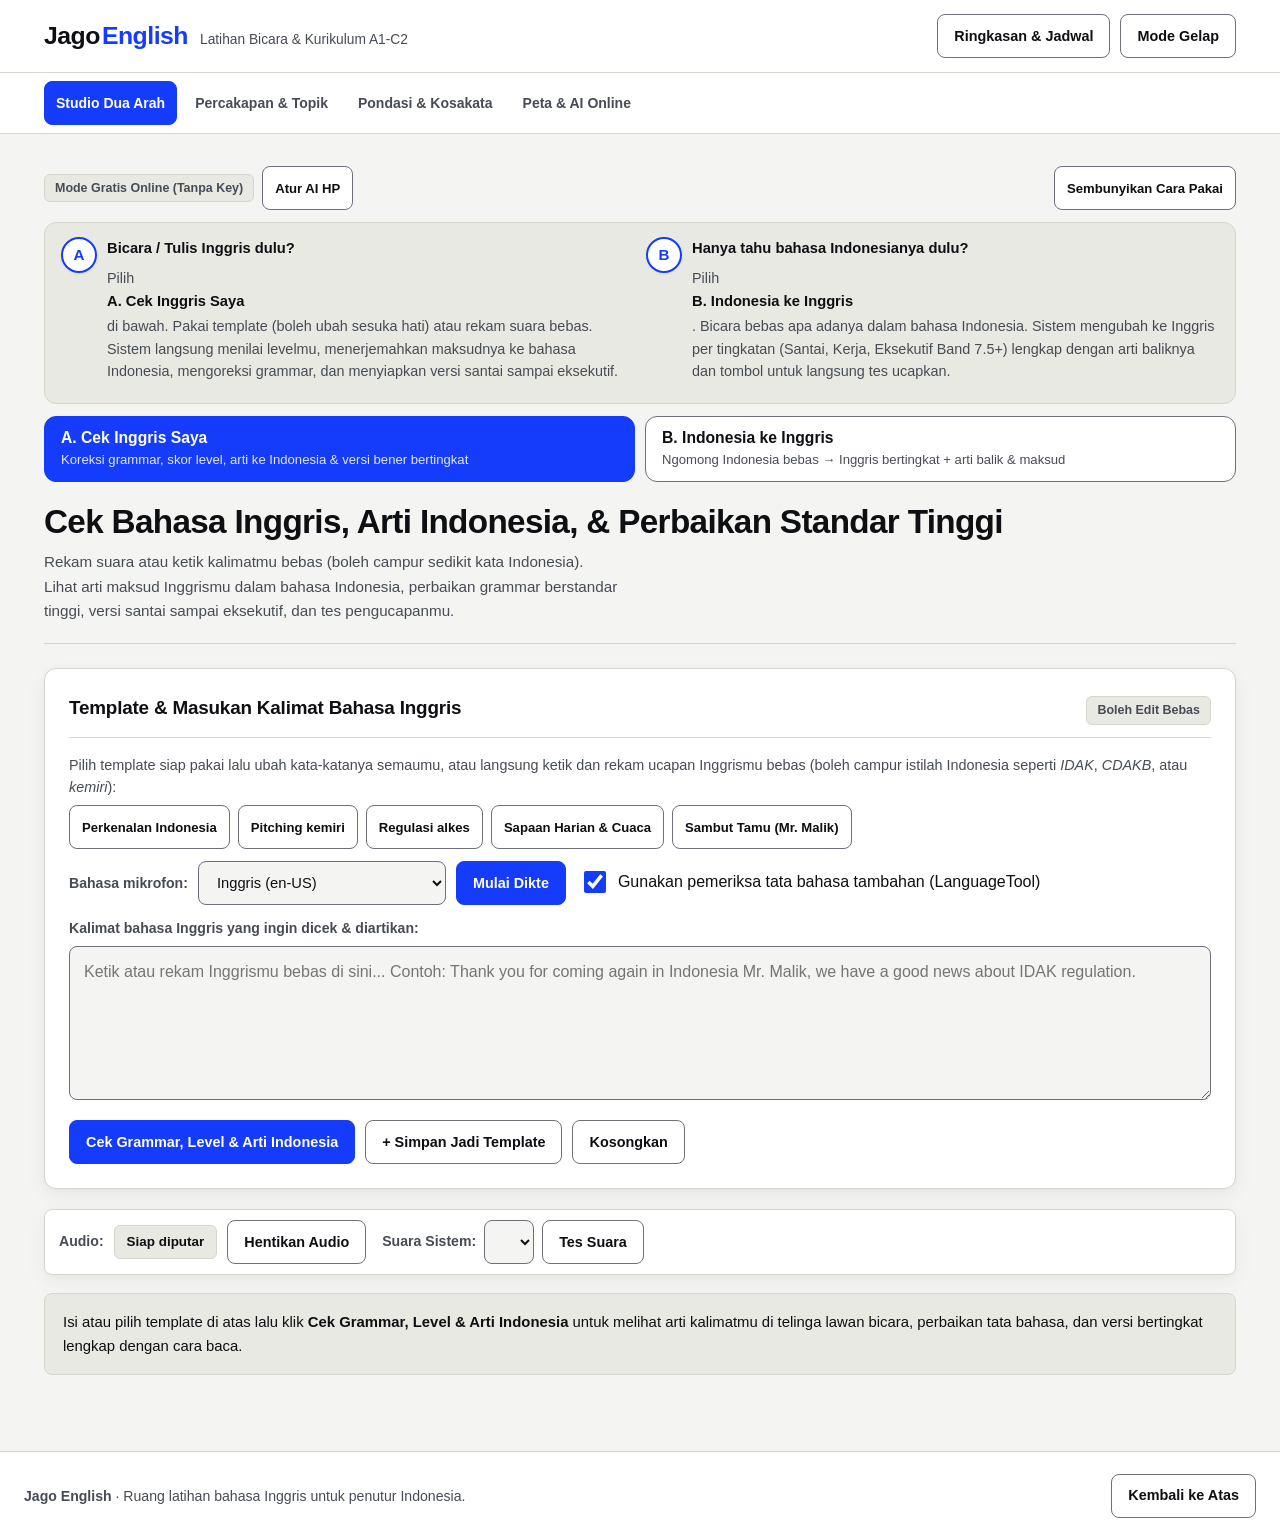
==== commit 509b019b: "Consolidate into 4 Hubs with Two-Way Studio, custom templates, and dual-mode online AI brain" ====
--- a/index.html
+++ b/index.html
@@ -43,60 +43,97 @@
   <nav class="primary-nav" aria-label="Menu Utama">
     <ul class="nav-list" role="tablist">
       <li role="presentation">
-        <button type="button" role="tab" class="nav-tab" id="tab-btn-coach" aria-selected="true" aria-controls="panel-coach" data-tab="coach">
-          <span>Coach &amp; Peta Harian</span>
+        <button type="button" role="tab" class="nav-tab" id="tab-hub-studio" aria-selected="true" data-hub="studio">
+          <span>Studio Dua Arah</span>
         </button>
       </li>
       <li role="presentation">
-        <button type="button" role="tab" class="nav-tab" id="tab-btn-curriculum" aria-selected="false" aria-controls="panel-curriculum" data-tab="curriculum">
-          <span>Kurikulum A1-C2</span>
+        <button type="button" role="tab" class="nav-tab" id="tab-hub-convo" aria-selected="false" data-hub="convo">
+          <span>Percakapan &amp; Topik</span>
         </button>
       </li>
       <li role="presentation">
-        <button type="button" role="tab" class="nav-tab" id="tab-btn-tenses" aria-selected="false" aria-controls="panel-tenses" data-tab="tenses">
-          <span>12 Tenses</span>
+        <button type="button" role="tab" class="nav-tab" id="tab-hub-grammar" aria-selected="false" data-hub="grammar">
+          <span>Pondasi &amp; Kosakata</span>
         </button>
       </li>
       <li role="presentation">
-        <button type="button" role="tab" class="nav-tab" id="tab-btn-srs" aria-selected="false" aria-controls="panel-srs" data-tab="srs">
-          <span>Kartu Kosakata</span>
-        </button>
-      </li>
-      <li role="presentation">
-        <button type="button" role="tab" class="nav-tab" id="tab-btn-speaking" aria-selected="false" aria-controls="panel-speaking" data-tab="speaking">
-          <span>Pelafalan &amp; Intonasi</span>
-        </button>
-      </li>
-      <li role="presentation">
-        <button type="button" role="tab" class="nav-tab" id="tab-btn-diagnostic" aria-selected="false" aria-controls="panel-diagnostic" data-tab="diagnostic">
-          <span>Uji Level &amp; Susun Kalimat</span>
-        </button>
-      </li>
-      <li role="presentation">
-        <button type="button" role="tab" class="nav-tab" id="tab-btn-translate" aria-selected="false" aria-controls="panel-translate" data-tab="translate">
-          <span>Penerjemah Pikiran</span>
-        </button>
-      </li>
-      <li role="presentation">
-        <button type="button" role="tab" class="nav-tab" id="tab-btn-topics" aria-selected="false" aria-controls="panel-topics" data-tab="topics">
-          <span>50 Topik IELTS &amp; TOEFL</span>
-        </button>
-      </li>
-      <li role="presentation">
-        <button type="button" role="tab" class="nav-tab" id="tab-btn-conversation" aria-selected="false" aria-controls="panel-conversation" data-tab="conversation">
-          <span>Percakapan Harian &amp; Bisnis</span>
+        <button type="button" role="tab" class="nav-tab" id="tab-hub-progress" aria-selected="false" data-hub="progress">
+          <span>Peta &amp; AI Online</span>
         </button>
       </li>
     </ul>
   </nav>
 
   <main id="main-workbench" class="workbench-main" tabindex="-1">
+    <!-- HUB 1 CONTROL BAR: STUDIO DUA ARAH -->
+    <div id="subbar-studio" class="hub-subbar is-active" role="region" aria-label="Studio Latihan Dua Arah">
+      <div class="studio-top-meta">
+        <div class="studio-status-left">
+          <span class="tag-mono" id="studio-ai-badge">Mode Gratis Online (Tanpa Key)</span>
+          <button type="button" class="btn btn-compact" id="studio-ai-settings-jump">Atur AI HP</button>
+        </div>
+        <button type="button" class="btn btn-compact" id="studio-guide-toggle-btn" aria-expanded="true">Sembunyikan Cara Pakai</button>
+      </div>
+
+      <div id="studio-quick-tutorial" class="studio-tutorial-box">
+        <div class="studio-tutorial-item">
+          <span class="quick-guide-num">A</span>
+          <div>
+            <strong>Bicara / Tulis Inggris dulu?</strong>
+            <p class="fine-print">Pilih <strong>A. Cek Inggris Saya</strong> di bawah. Pakai template (boleh ubah sesuka hati) atau rekam suara bebas. Sistem langsung menilai levelmu, menerjemahkan maksudnya ke bahasa Indonesia, mengoreksi grammar, dan menyiapkan versi santai sampai eksekutif.</p>
+          </div>
+        </div>
+        <div class="studio-tutorial-item">
+          <span class="quick-guide-num">B</span>
+          <div>
+            <strong>Hanya tahu bahasa Indonesianya dulu?</strong>
+            <p class="fine-print">Pilih <strong>B. Indonesia ke Inggris</strong>. Bicara bebas apa adanya dalam bahasa Indonesia. Sistem mengubah ke Inggris per tingkatan (Santai, Kerja, Eksekutif Band 7.5+) lengkap dengan arti baliknya dan tombol untuk langsung tes ucapkan.</p>
+          </div>
+        </div>
+      </div>
+
+      <div class="studio-mode-switcher" role="group" aria-label="Pilih Arah Latihan">
+        <button type="button" class="studio-mode-btn is-active" id="tab-btn-coach" data-tab="coach" aria-pressed="true">
+          <strong>A. Cek Inggris Saya</strong>
+          <span>Koreksi grammar, skor level, arti ke Indonesia &amp; versi bener bertingkat</span>
+        </button>
+        <button type="button" class="studio-mode-btn" id="tab-btn-translate" data-tab="translate" aria-pressed="false">
+          <strong>B. Indonesia ke Inggris</strong>
+          <span>Ngomong Indonesia bebas &rarr; Inggris bertingkat + arti balik &amp; maksud</span>
+        </button>
+      </div>
+    </div>
+
+    <!-- HUB 2 SUB-BAR: PERCAKAPAN & TOPIK -->
+    <div id="subbar-convo" class="hub-subbar" role="group" aria-label="Menu Percakapan dan Topik">
+      <button type="button" class="btn hub-subpill" id="tab-btn-conversation" data-tab="conversation" aria-pressed="true">Percakapan Harian &amp; Bisnis</button>
+      <button type="button" class="btn hub-subpill" id="tab-btn-topics" data-tab="topics" aria-pressed="false">50 Topik IELTS &amp; TOEFL</button>
+      <button type="button" class="btn hub-subpill" id="tab-btn-speaking" data-tab="speaking" aria-pressed="false">Pelafalan &amp; Intonasi</button>
+    </div>
+
+    <!-- HUB 3 SUB-BAR: PONDASI & KOSAKATA -->
+    <div id="subbar-grammar" class="hub-subbar" role="group" aria-label="Menu Pondasi Bahasa dan Kosakata">
+      <button type="button" class="btn hub-subpill" id="tab-btn-tenses" data-tab="tenses" aria-pressed="true">Simulator 12 Tenses</button>
+      <button type="button" class="btn hub-subpill" id="tab-btn-srs" data-tab="srs" aria-pressed="false">Kartu Kosakata (120 Kata)</button>
+      <button type="button" class="btn hub-subpill" id="tab-btn-curriculum" data-tab="curriculum" aria-pressed="false">Kurikulum A1-C2</button>
+      <button type="button" class="btn hub-subpill" id="tab-btn-diagnostic" data-tab="diagnostic" aria-pressed="false">Uji Level &amp; Susun Kalimat</button>
+    </div>
+
+    <!-- HUB 4 SUB-BAR: PETA BELAJAR & PENGATURAN AI -->
+    <div id="subbar-progress" class="hub-subbar" role="group" aria-label="Menu Peta Belajar dan Pengaturan AI">
+      <button type="button" class="btn hub-subpill" id="tab-btn-progress-plan" data-progress-sub="plan" aria-pressed="true">Peta Harian 14 Hari</button>
+      <button type="button" class="btn hub-subpill" id="tab-btn-progress-notebook" data-progress-sub="notebook" aria-pressed="false">Catatan Salah &amp; Latihan</button>
+      <button type="button" class="btn hub-subpill" id="tab-btn-progress-tracker" data-progress-sub="tracker" aria-pressed="false">Target Skor &amp; Kriteria</button>
+      <button type="button" class="btn hub-subpill" id="tab-btn-ai-settings" data-tab="ai-settings" aria-pressed="false">Pengaturan AI Online (HP)</button>
+    </div>
+
     <!-- MODULE: COACH & PETA HARIAN -->
     <section id="panel-coach" class="module-panel is-active" role="tabpanel" aria-labelledby="tab-btn-coach">
       <div class="section-header-clean">
-        <h1 class="section-title">Latihan Bicara, Koreksi Kalimat, &amp; Peta Harian</h1>
-        <p class="section-subtitle">
-          Rekam suara atau ketik kalimatmu, lalu lihat bagian yang keliru, alasan perbaikannya, versi kalimat yang lebih luwes (setara Band 7.5+), serta cara membacanya dengan ejaan lidah Indonesia.
+        <h1 class="section-title" id="coach-section-heading">Cek Bahasa Inggris, Arti Indonesia, &amp; Perbaikan Standar Tinggi</h1>
+        <p class="section-subtitle" id="coach-section-subtitle">
+          Rekam suara atau ketik kalimatmu bebas (boleh campur sedikit kata Indonesia). Lihat arti maksud Inggrismu dalam bahasa Indonesia, perbaikan grammar berstandar tinggi, versi santai sampai eksekutif, dan tes pengucapanmu.
         </p>
       </div>
       <div id="coach-root"></div>
@@ -383,6 +420,17 @@
       </div>
       <div id="conversation-root"></div>
     </section>
+
+    <!-- MODULE: PENGATURAN AI ONLINE (HP & DESKTOP) -->
+    <section id="panel-ai-settings" class="module-panel" role="tabpanel" aria-labelledby="tab-btn-ai-settings">
+      <div class="section-header-clean">
+        <h2 class="section-title">Pengaturan Otak AI Online (Langsung di HP)</h2>
+        <p class="section-subtitle">
+          Secara bawaan website ini sudah berjalan gratis tanpa kunci apa pun menggunakan LanguageTool dan terjemahan publik. Jika ingin pemahaman kalimat bebas yang jauh lebih pintar saat diakses lewat HP (tanpa menyalakan laptop), kamu bisa menempelkan API Key gratis Google Gemini atau Groq satu kali di sini.
+        </p>
+      </div>
+      <div id="ai-settings-root"></div>
+    </section>
   </main>
 
   <!-- MODAL: RINGKASAN PROGRES & JADWAL HARIAN -->
@@ -460,6 +508,7 @@
   <script src="topics-data-2.js"></script>
   <script src="conversation-data.js"></script>
   <script src="speech-engine.js"></script>
+  <script src="ai-engine.js"></script>
   <script src="app.js"></script>
   <script src="coach-data.js"></script>
   <script src="coach-core.js"></script>
--- a/styles.css
+++ b/styles.css
@@ -579,6 +579,8 @@
   align-items: center;
   gap: 10px;
   flex-wrap: wrap;
+  max-width: 100%;
+  min-width: 0;
 }
 
 .control-label {
@@ -597,6 +599,8 @@
   background-color: var(--bg-canvas);
   border: 1px solid var(--border-strong);
   border-radius: var(--radius-md);
+  max-width: 100%;
+  min-width: 0;
 }
 
 .tense-workbench-layout {
@@ -606,8 +610,15 @@
   align-items: start;
 }
 
+.tense-workbench-layout > * {
+  min-width: 0;
+}
+
 .tense-matrix-table-wrap {
+  min-width: 0;
+  max-width: 100%;
   overflow-x: auto;
+  -webkit-overflow-scrolling: touch;
   border: 1px solid var(--border-hairline);
   border-radius: var(--radius-lg);
   background-color: var(--bg-surface);
@@ -1037,8 +1048,8 @@
   }
 
   .workbench-main {
-    padding-top: 20px;
-    padding-bottom: 32px;
+    padding-top: 16px;
+    padding-bottom: 92px;
   }
 
   .cefr-selector-bar,
@@ -1053,7 +1064,7 @@
 
   .panel-card,
   .flashcard-stage {
-    padding: 18px;
+    padding: 16px;
   }
 
   .primary-nav {
@@ -1069,24 +1080,23 @@
   }
 
   .nav-list {
-    padding: 6px 10px;
-    display: flex;
-    flex-wrap: nowrap;
-    overflow-x: auto;
-    -webkit-overflow-scrolling: touch;
-    gap: 6px;
+    padding: 6px 8px;
+    display: grid;
+    grid-template-columns: repeat(4, minmax(0, 1fr));
+    gap: 5px;
   }
 
   .nav-tab {
-    flex: 0 0 auto;
-    white-space: nowrap;
-    min-height: 44px;
-    padding: 8px 12px;
-    font-size: 0.78rem;
+    width: 100%;
+    min-height: 46px;
+    padding: 6px 4px;
+    font-size: 0.72rem;
+    line-height: 1.2;
+    white-space: normal;
     flex-direction: row;
     justify-content: center;
     text-align: center;
-    gap: 6px;
+    gap: 4px;
   }
 }
 
@@ -2623,6 +2633,227 @@
   flex-wrap: wrap;
 }
 
+/* ---------- 4-Hub Navigation Subbars & Two-Way Studio ---------- */
+.hub-subbar {
+  display: none;
+  margin-bottom: 20px;
+}
+
+.hub-subbar.is-active {
+  display: flex;
+  flex-wrap: wrap;
+  gap: 8px;
+}
+
+#subbar-studio.is-active {
+  display: flex;
+  flex-direction: column;
+  gap: 12px;
+}
+
+.studio-top-meta {
+  display: flex;
+  align-items: center;
+  justify-content: space-between;
+  gap: 10px;
+  flex-wrap: wrap;
+}
+
+.studio-status-left {
+  display: flex;
+  align-items: center;
+  gap: 8px;
+  flex-wrap: wrap;
+}
+
+.tag-mono.is-cloud-active {
+  background-color: rgba(18, 128, 79, 0.12);
+  color: var(--status-success);
+  border-color: var(--status-success);
+}
+
+.studio-tutorial-box {
+  display: grid;
+  grid-template-columns: repeat(2, minmax(0, 1fr));
+  gap: 12px;
+  padding: 14px 16px;
+  background-color: var(--bg-subtle);
+  border: 1px solid var(--border-hairline);
+  border-radius: var(--radius-lg);
+}
+
+.studio-tutorial-item {
+  display: flex;
+  align-items: flex-start;
+  gap: 10px;
+}
+
+.studio-tutorial-item strong {
+  display: block;
+  font-size: 0.92rem;
+  color: var(--text-primary);
+  margin-bottom: 2px;
+}
+
+.studio-mode-switcher {
+  display: grid;
+  grid-template-columns: repeat(2, minmax(0, 1fr));
+  gap: 10px;
+}
+
+.studio-mode-btn {
+  display: flex;
+  flex-direction: column;
+  align-items: flex-start;
+  text-align: left;
+  gap: 4px;
+  min-height: 60px;
+  padding: 12px 16px;
+  background-color: var(--bg-surface);
+  color: var(--text-primary);
+  border: 1px solid var(--border-strong);
+  border-radius: var(--radius-lg);
+  cursor: pointer;
+  font-family: var(--font-sans);
+  transition: border-color var(--transition-fast), background-color var(--transition-fast), color var(--transition-fast);
+}
+
+.studio-mode-btn:hover {
+  border-color: var(--accent-primary);
+  background-color: var(--bg-card);
+}
+
+.studio-mode-btn strong {
+  font-size: 0.98rem;
+  font-weight: 800;
+}
+
+.studio-mode-btn span {
+  font-size: 0.82rem;
+  color: var(--text-secondary);
+  line-height: 1.35;
+}
+
+.studio-mode-btn.is-active {
+  background-color: var(--accent-primary);
+  border-color: var(--accent-primary);
+  color: var(--accent-on-primary);
+}
+
+.studio-mode-btn.is-active span {
+  color: rgba(255, 255, 255, 0.88);
+}
+
+.hub-subpill {
+  min-height: 44px;
+}
+
+/* Template Bar & Inline Custom Template Save */
+.tpl-chip-bar {
+  display: flex;
+  flex-wrap: wrap;
+  gap: 8px;
+  margin-bottom: 12px;
+}
+
+.tpl-chip-group {
+  display: inline-flex;
+  align-items: stretch;
+  max-width: 100%;
+}
+
+.tpl-chip-group .btn:first-child {
+  border-top-right-radius: 0;
+  border-bottom-right-radius: 0;
+}
+
+.tpl-del-btn {
+  border-top-left-radius: 0;
+  border-bottom-left-radius: 0;
+  border-left: none;
+  padding-left: 10px;
+  padding-right: 10px;
+  font-weight: 800;
+  color: var(--text-secondary);
+}
+
+.tpl-del-btn:hover {
+  color: var(--status-error);
+}
+
+.inline-save-bar {
+  display: flex;
+  flex-wrap: wrap;
+  gap: 8px;
+  margin-top: 12px;
+  padding: 12px;
+  background-color: var(--bg-subtle);
+  border: 1px solid var(--border-hairline);
+  border-radius: var(--radius-md);
+}
+
+.inline-save-bar .text-input {
+  flex: 1 1 220px;
+}
+
+/* Two-Way Meaning & Back-Translation Callout */
+.meaning-callout {
+  padding: 14px 16px;
+  background-color: var(--bg-subtle);
+  border-left: 4px solid var(--accent-primary);
+  border-radius: var(--radius-md);
+}
+
+.meaning-label {
+  display: block;
+  font-size: 0.82rem;
+  font-weight: 800;
+  text-transform: uppercase;
+  letter-spacing: 0.03em;
+  color: var(--accent-primary);
+  margin-bottom: 4px;
+}
+
+.meaning-text {
+  font-size: 1.04rem;
+  font-weight: 700;
+  color: var(--text-primary);
+  line-height: 1.5;
+}
+
+.ladder-back-id {
+  margin-top: 8px;
+  padding: 8px 10px;
+  background-color: var(--bg-subtle);
+  border-radius: var(--radius-sm);
+  font-size: 0.9rem;
+  color: var(--text-primary);
+}
+
+/* AI Settings Online Panel */
+.ai-settings-grid {
+  display: grid;
+  grid-template-columns: repeat(2, minmax(0, 1fr));
+  gap: 14px;
+  margin-top: 14px;
+}
+
+.ai-key-box {
+  margin-top: 16px;
+  padding: 16px;
+  border: 1px solid var(--border-hairline);
+  border-radius: var(--radius-lg);
+  background-color: var(--bg-subtle);
+}
+
+@media (max-width: 720px) {
+  .studio-tutorial-box,
+  .studio-mode-switcher,
+  .ai-settings-grid {
+    grid-template-columns: 1fr;
+  }
+}
+
 @media (prefers-reduced-motion: reduce) {
   *,
   *::before,
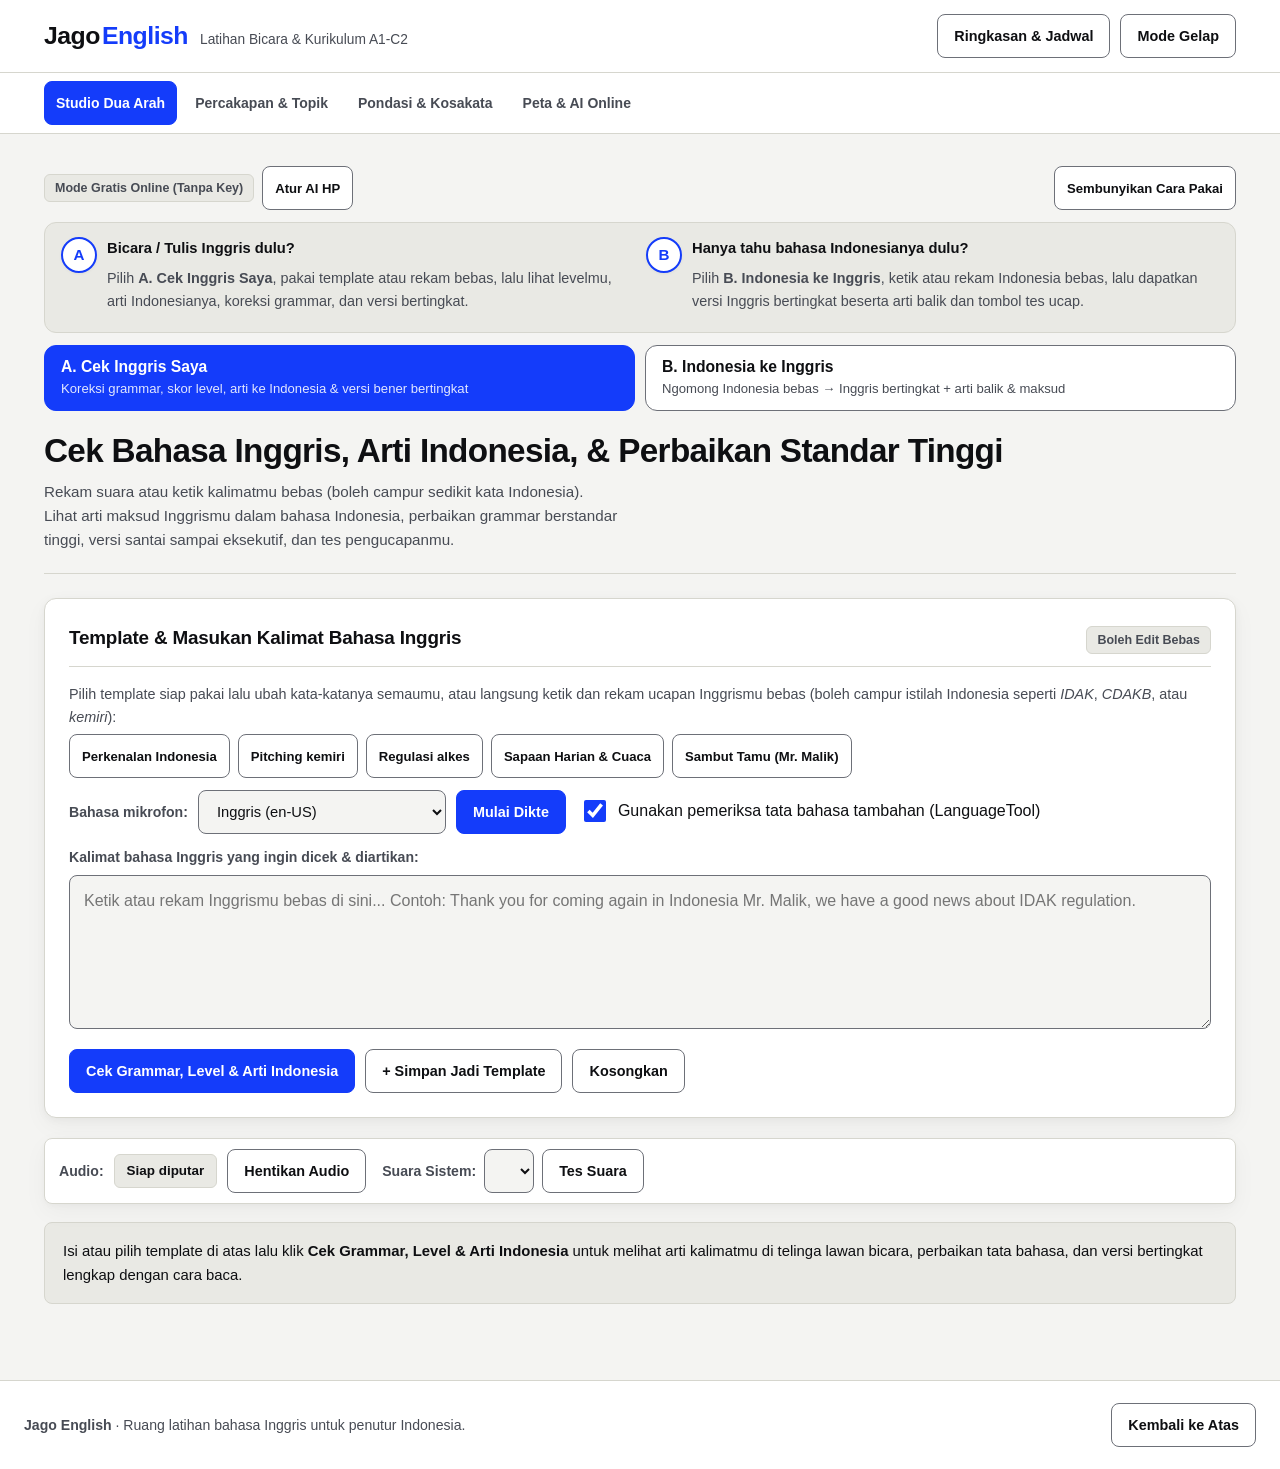
==== commit 615fd45a: "Fix inline bold styling and tighten Studio quick tutorial card" ====
--- a/index.html
+++ b/index.html
@@ -81,14 +81,14 @@
           <span class="quick-guide-num">A</span>
           <div>
             <strong>Bicara / Tulis Inggris dulu?</strong>
-            <p class="fine-print">Pilih <strong>A. Cek Inggris Saya</strong> di bawah. Pakai template (boleh ubah sesuka hati) atau rekam suara bebas. Sistem langsung menilai levelmu, menerjemahkan maksudnya ke bahasa Indonesia, mengoreksi grammar, dan menyiapkan versi santai sampai eksekutif.</p>
+            <p class="fine-print">Pilih <strong>A. Cek Inggris Saya</strong>, pakai template atau rekam bebas, lalu lihat levelmu, arti Indonesianya, koreksi grammar, dan versi bertingkat.</p>
           </div>
         </div>
         <div class="studio-tutorial-item">
           <span class="quick-guide-num">B</span>
           <div>
             <strong>Hanya tahu bahasa Indonesianya dulu?</strong>
-            <p class="fine-print">Pilih <strong>B. Indonesia ke Inggris</strong>. Bicara bebas apa adanya dalam bahasa Indonesia. Sistem mengubah ke Inggris per tingkatan (Santai, Kerja, Eksekutif Band 7.5+) lengkap dengan arti baliknya dan tombol untuk langsung tes ucapkan.</p>
+            <p class="fine-print">Pilih <strong>B. Indonesia ke Inggris</strong>, ketik atau rekam Indonesia bebas, lalu dapatkan versi Inggris bertingkat beserta arti balik dan tombol tes ucap.</p>
           </div>
         </div>
       </div>
--- a/styles.css
+++ b/styles.css
@@ -2688,7 +2688,7 @@
   gap: 10px;
 }
 
-.studio-tutorial-item strong {
+.studio-tutorial-item > div > strong {
   display: block;
   font-size: 0.92rem;
   color: var(--text-primary);
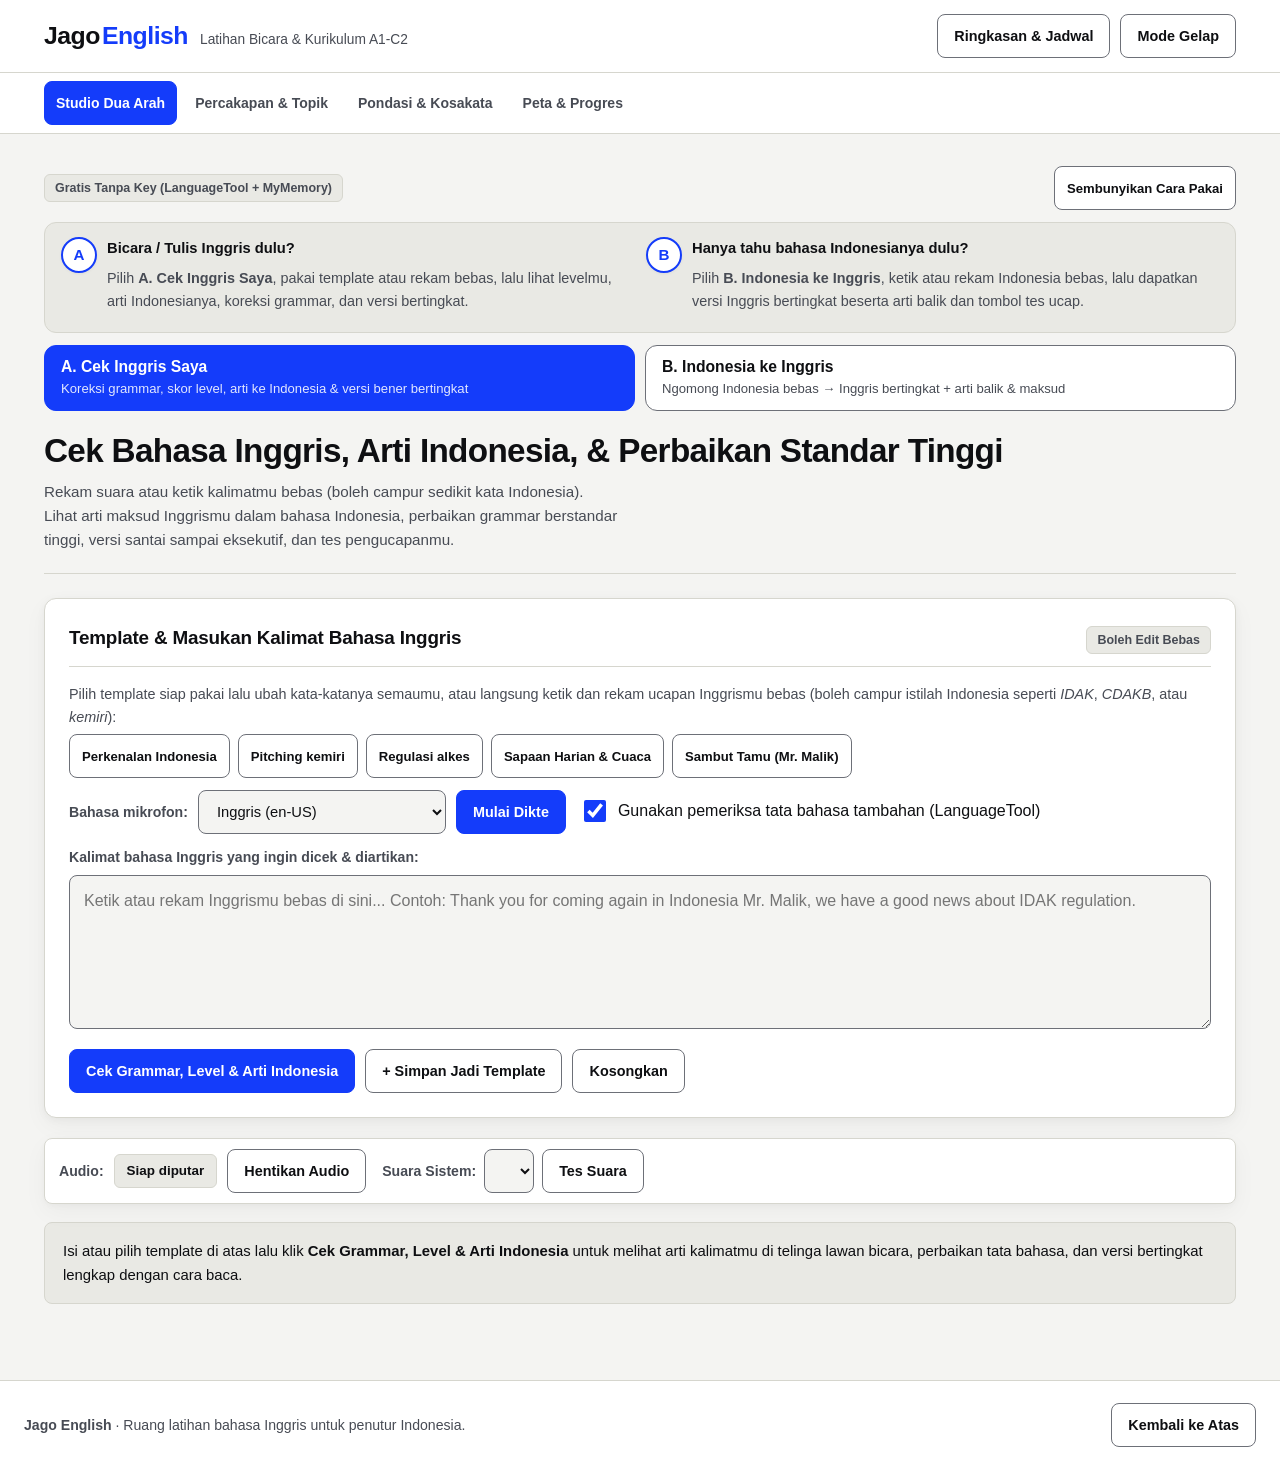
==== commit 7e04e91e: "Remove API-key forms and focus on pure zero-key LanguageTool + MyMemory + slang normalization" ====
--- a/index.html
+++ b/index.html
@@ -59,7 +59,7 @@
       </li>
       <li role="presentation">
         <button type="button" role="tab" class="nav-tab" id="tab-hub-progress" aria-selected="false" data-hub="progress">
-          <span>Peta &amp; AI Online</span>
+          <span>Peta &amp; Progres</span>
         </button>
       </li>
     </ul>
@@ -70,8 +70,7 @@
     <div id="subbar-studio" class="hub-subbar is-active" role="region" aria-label="Studio Latihan Dua Arah">
       <div class="studio-top-meta">
         <div class="studio-status-left">
-          <span class="tag-mono" id="studio-ai-badge">Mode Gratis Online (Tanpa Key)</span>
-          <button type="button" class="btn btn-compact" id="studio-ai-settings-jump">Atur AI HP</button>
+          <span class="tag-mono" id="studio-ai-badge">Gratis Tanpa Key (LanguageTool + MyMemory)</span>
         </div>
         <button type="button" class="btn btn-compact" id="studio-guide-toggle-btn" aria-expanded="true">Sembunyikan Cara Pakai</button>
       </div>
@@ -120,12 +119,11 @@
       <button type="button" class="btn hub-subpill" id="tab-btn-diagnostic" data-tab="diagnostic" aria-pressed="false">Uji Level &amp; Susun Kalimat</button>
     </div>
 
-    <!-- HUB 4 SUB-BAR: PETA BELAJAR & PENGATURAN AI -->
-    <div id="subbar-progress" class="hub-subbar" role="group" aria-label="Menu Peta Belajar dan Pengaturan AI">
+    <!-- HUB 4 SUB-BAR: PETA BELAJAR & PROGRES -->
+    <div id="subbar-progress" class="hub-subbar" role="group" aria-label="Menu Peta Belajar dan Progres">
       <button type="button" class="btn hub-subpill" id="tab-btn-progress-plan" data-progress-sub="plan" aria-pressed="true">Peta Harian 14 Hari</button>
       <button type="button" class="btn hub-subpill" id="tab-btn-progress-notebook" data-progress-sub="notebook" aria-pressed="false">Catatan Salah &amp; Latihan</button>
       <button type="button" class="btn hub-subpill" id="tab-btn-progress-tracker" data-progress-sub="tracker" aria-pressed="false">Target Skor &amp; Kriteria</button>
-      <button type="button" class="btn hub-subpill" id="tab-btn-ai-settings" data-tab="ai-settings" aria-pressed="false">Pengaturan AI Online (HP)</button>
     </div>
 
     <!-- MODULE: COACH & PETA HARIAN -->
@@ -420,17 +418,6 @@
       </div>
       <div id="conversation-root"></div>
     </section>
-
-    <!-- MODULE: PENGATURAN AI ONLINE (HP & DESKTOP) -->
-    <section id="panel-ai-settings" class="module-panel" role="tabpanel" aria-labelledby="tab-btn-ai-settings">
-      <div class="section-header-clean">
-        <h2 class="section-title">Pengaturan Otak AI Online (Langsung di HP)</h2>
-        <p class="section-subtitle">
-          Secara bawaan website ini sudah berjalan gratis tanpa kunci apa pun menggunakan LanguageTool dan terjemahan publik. Jika ingin pemahaman kalimat bebas yang jauh lebih pintar saat diakses lewat HP (tanpa menyalakan laptop), kamu bisa menempelkan API Key gratis Google Gemini atau Groq satu kali di sini.
-        </p>
-      </div>
-      <div id="ai-settings-root"></div>
-    </section>
   </main>
 
   <!-- MODAL: RINGKASAN PROGRES & JADWAL HARIAN -->
